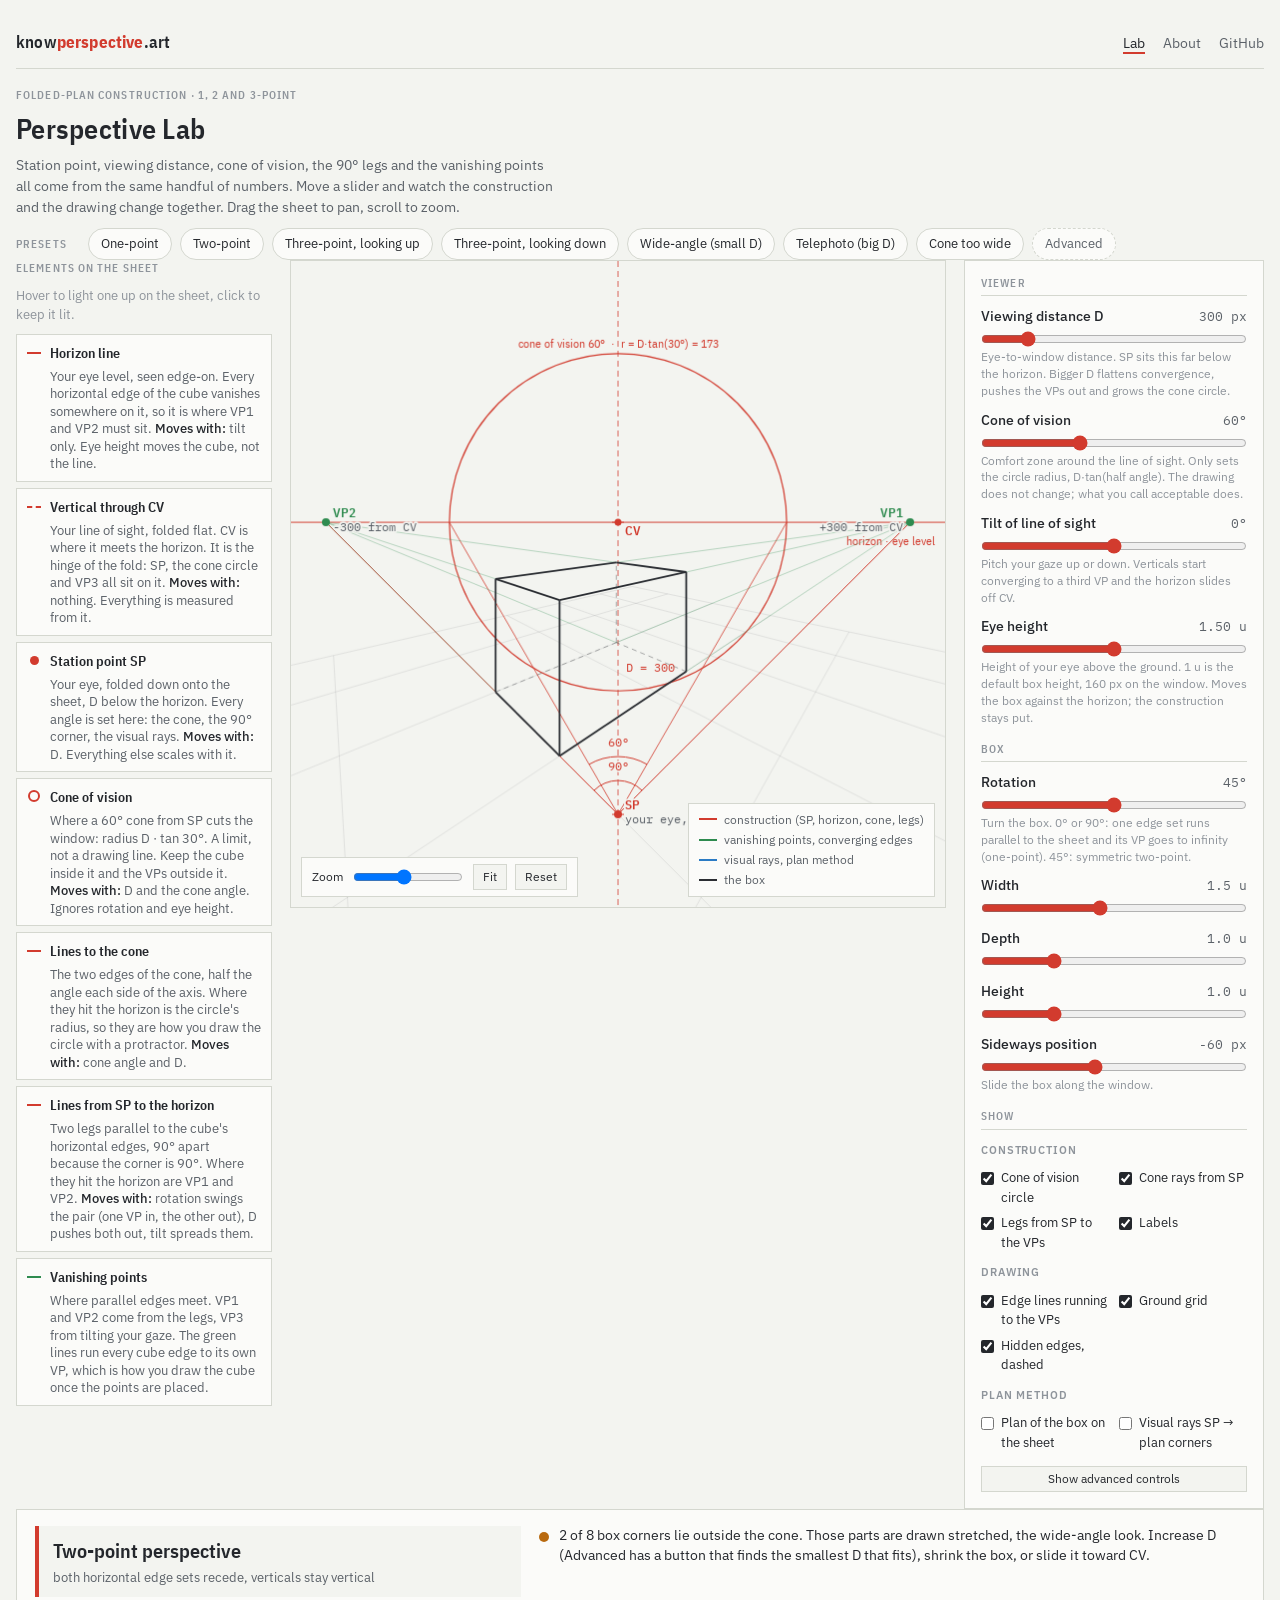
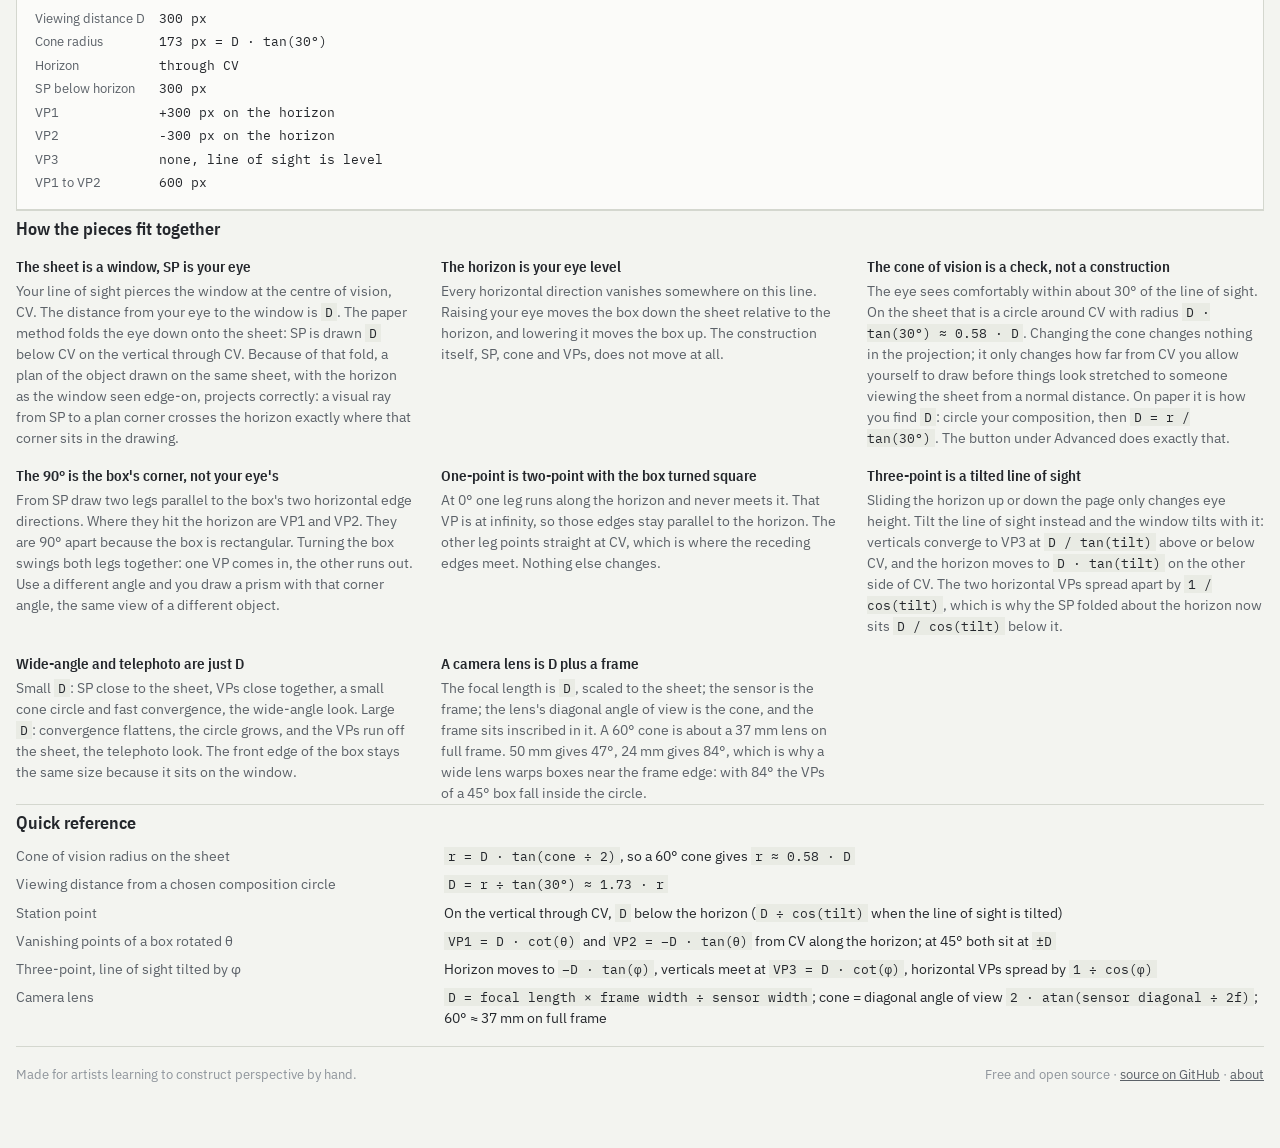
==== index.html @ 5a0c2dce "feat: Perspective Lab site with about page, SEO and agent-facing metadata Interactive 1/2/3-point pe" ====
<!doctype html>
<html lang="en">
<head>
<meta charset="utf-8">
<meta name="viewport" content="width=device-width, initial-scale=1, viewport-fit=cover">
<title>Perspective Lab: interactive 1, 2 and 3-point perspective for artists · knowperspective.art</title>
<meta name="description" content="Interactive 1, 2 and 3-point perspective construction for artists: station point, cone of vision, 90° legs and vanishing points, all moving together.">
<link rel="canonical" href="https://knowperspective.art/">
<meta property="og:title" content="Perspective Lab: interactive 1, 2 and 3-point perspective for artists">
<meta property="og:description" content="Interactive 1, 2 and 3-point perspective construction for artists: station point, cone of vision, 90° legs and vanishing points, all moving together.">
<meta property="og:url" content="https://knowperspective.art/">
<meta property="og:type" content="website">
<meta property="og:site_name" content="knowperspective.art">
<meta name="twitter:card" content="summary_large_image">
<meta property="og:image" content="https://knowperspective.art/assets/og.png">
<meta property="og:image:width" content="1200">
<meta property="og:image:height" content="630">
<meta property="og:image:alt" content="The perspective construction: horizon, station point, cone of vision, legs to the vanishing points and a box drawn from them">
<meta name="author" content="Andre">
<meta name="keywords" content="perspective drawing, one-point perspective, two-point perspective, three-point perspective, station point, cone of vision, vanishing points, perspective construction, interactive, artists">
<meta name="theme-color" content="#F3F4F0" media="(prefers-color-scheme: light)">
<meta name="theme-color" content="#1B1D21" media="(prefers-color-scheme: dark)">
<link rel="icon" href="data:image/svg+xml,%3Csvg xmlns='http://www.w3.org/2000/svg' viewBox='0 0 64 64'%3E%3Ccircle cx='32' cy='26' r='17' fill='none' stroke='%23D23B2E' stroke-width='4'/%3E%3Cpath d='M32 4v56M6 26h52' stroke='%23D23B2E' stroke-width='3'/%3E%3Ccircle cx='32' cy='54' r='5' fill='%23D23B2E'/%3E%3C/svg%3E">
<link rel="preconnect" href="https://fonts.googleapis.com">
<link rel="preconnect" href="https://fonts.gstatic.com" crossorigin>
<link rel="stylesheet" href="https://fonts.googleapis.com/css2?family=IBM+Plex+Mono:wght@400;500&family=IBM+Plex+Sans+Condensed:wght@500;600&family=IBM+Plex+Sans:wght@400;500;600&display=swap">
<link rel="stylesheet" href="/assets/base.css">
<link rel="stylesheet" href="/assets/lab.css">
<script type="application/ld+json">
{
  "@context": "https://schema.org",
  "@graph": [
    {
      "@type": "WebSite",
      "@id": "https://knowperspective.art/#website",
      "url": "https://knowperspective.art/",
      "name": "knowperspective.art",
      "description": "Interactive perspective construction for artists: station point, cone of vision, vanishing points and the box drawn from them, all moving together.",
      "inLanguage": "en",
      "publisher": { "@id": "https://knowperspective.art/#author" }
    },
    {
      "@type": "Person",
      "@id": "https://knowperspective.art/#author",
      "name": "Andre",
      "url": "https://github.com/KatFishSnake",
      "sameAs": ["https://github.com/KatFishSnake"]
    },
    {
      "@type": "WebApplication",
      "@id": "https://knowperspective.art/#app",
      "name": "Perspective Lab",
      "url": "https://knowperspective.art/",
      "applicationCategory": "EducationalApplication",
      "operatingSystem": "Any",
      "browserRequirements": "Requires JavaScript and a modern browser",
      "isAccessibleForFree": true,
      "offers": { "@type": "Offer", "price": "0", "priceCurrency": "USD" },
      "description": "Move the station point, cone of vision, box rotation and tilt and watch the vanishing points and the drawing respond. Explains each element of the one-, two- and three-point perspective construction.",
      "author": { "@id": "https://knowperspective.art/#author" },
      "audience": { "@type": "Audience", "audienceType": "Artists, illustrators, concept artists, architecture sketchers, art students" },
      "learningResourceType": "Interactive simulation",
      "educationalLevel": "Beginner to intermediate",
      "about": ["Linear perspective", "One-point perspective", "Two-point perspective", "Three-point perspective", "Station point", "Cone of vision", "Vanishing points"],
      "datePublished": "2026-10-12",
      "dateModified": "2026-10-12",
      "isPartOf": { "@id": "https://knowperspective.art/#website" }
    },
    {
      "@type": "FAQPage",
      "@id": "https://knowperspective.art/#faq",
      "mainEntity": [
        {
          "@type": "Question",
          "name": "What is the station point in perspective drawing?",
          "acceptedAnswer": { "@type": "Answer", "text": "The station point (SP) is the position of the viewer's eye. In the folded-plan construction it is drawn on the sheet, directly below the centre of vision at the viewing distance D. Every angle in the construction, the cone of vision, the 90° corner of the box and the visual rays, is measured from it." }
        },
        {
          "@type": "Question",
          "name": "What does the cone of vision do, and what happens if I widen it?",
          "acceptedAnswer": { "@type": "Answer", "text": "The cone of vision is a check, not a construction line. It marks the region, about 60° wide around the line of sight, inside which a drawing looks natural to someone viewing it from a normal distance. On the sheet it is a circle around the centre of vision with radius D · tan(30°) ≈ 0.58 · D. Widening the cone changes nothing in the projection; it only changes how far from the centre you allow yourself to draw before things look stretched. At 90° the vanishing points of a 45° box sit exactly on the circle; beyond 90° they fall inside it. On paper the cone is how you find D: circle your composition, then D = r / tan(30°)." }
        },
        {
          "@type": "Question",
          "name": "Why is the angle at the station point 90°?",
          "acceptedAnswer": { "@type": "Answer", "text": "Because the box has right-angled corners. The two legs drawn from the station point are parallel to the box's two horizontal edge directions, and where they meet the horizon are the two vanishing points. Rotating the box swings both legs together, so one vanishing point moves closer while the other moves away. Using an angle other than 90° draws a prism with that corner angle, not a different view." }
        },
        {
          "@type": "Question",
          "name": "What is the difference between one-, two- and three-point perspective?",
          "acceptedAnswer": { "@type": "Answer", "text": "They are one system. One-point is two-point with the box turned square to the viewer: one leg from the station point runs parallel to the horizon, so that vanishing point is at infinity and those edges stay parallel; the other leg points straight at the centre of vision. Three-point appears when the line of sight is tilted up or down: the picture plane tilts with it, verticals converge to a third vanishing point at D / tan(tilt) above or below the centre of vision, and the horizon moves to D · tan(tilt) on the other side." }
        },
        {
          "@type": "Question",
          "name": "How do I find the vanishing points on paper?",
          "acceptedAnswer": { "@type": "Answer", "text": "Draw the horizon line and a vertical through the centre of vision (CV). Place the station point SP on that vertical, D below the horizon. From SP draw two legs, 90° apart, parallel to the box's horizontal edges. Where each leg crosses the horizon is a vanishing point. For a box rotated 45° both vanishing points sit at distance D from CV; for a rotation θ they sit at D · cot(θ) and D · tan(θ) on either side." }
        },
        {
          "@type": "Question",
          "name": "How does a camera lens relate to the perspective construction?",
          "acceptedAnswer": { "@type": "Answer", "text": "The focal length plays the role of D, scaled to the sheet: D = focal length × frame width ÷ sensor width. The sensor is the frame, and the lens's diagonal angle of view is the cone of vision, so the frame sits inscribed in the cone circle. A 60° cone corresponds to roughly a 37 mm lens on full frame; 50 mm gives 47°, 24 mm gives 84°." }
        }
      ]
    }
  ]
}
</script>
</head>
<body>
<div class="app">
<nav class="site-nav" aria-label="Site">
  <a class="wordmark" href="/">know<b>perspective</b>.art</a>
  <ul>
    <li><a href="/" aria-current="page">Lab</a></li>
    <li><a href="/about">About</a></li>
    <li><a href="https://github.com/KatFishSnake/knowperspective.art">GitHub</a></li>
  </ul>
</nav>
<main>
  <header>
    <div class="eyebrow">Folded-plan construction · 1, 2 and 3-point</div>
    <h1>Perspective Lab</h1>
    <p>Station point, viewing distance, cone of vision, the 90° legs and the vanishing points all come from the same handful of numbers. Move a slider and watch the construction and the drawing change together. Drag the sheet to pan, scroll to zoom.</p>
    <div class="presets" id="presets"><span class="eyebrow">Presets</span></div>
    <div class="presets" id="presets-adv" hidden><span class="eyebrow">Advanced</span></div>
  </header>

  <div class="stage">
    <aside class="elements" id="elements">
      <div class="eyebrow">Elements on the sheet</div>
      <p class="lead">Hover to light one up on the sheet, click to keep it lit.</p>
      <button class="el" type="button" data-key="horizon" style="--sw:var(--red)"><i></i><b>Horizon line</b>
        <span>Your eye level, seen edge-on. Every horizontal edge of the cube vanishes somewhere on it, so it is where VP1 and VP2 must sit. <em>Moves with:</em> tilt only. Eye height moves the cube, not the line.</span></button>
      <button class="el" type="button" data-key="axis" style="--sw:var(--red)"><i class="dashed"></i><b>Vertical through CV</b>
        <span>Your line of sight, folded flat. CV is where it meets the horizon. It is the hinge of the fold: SP, the cone circle and VP3 all sit on it. <em>Moves with:</em> nothing. Everything is measured from it.</span></button>
      <button class="el" type="button" data-key="sp" style="--sw:var(--red)"><i class="dot"></i><b>Station point SP</b>
        <span>Your eye, folded down onto the sheet, D below the horizon. Every angle is set here: the cone, the 90° corner, the visual rays. <em>Moves with:</em> D. Everything else scales with it.</span></button>
      <button class="el" type="button" data-key="cone" style="--sw:var(--red)"><i class="ring"></i><b>Cone of vision</b>
        <span>Where a 60° cone from SP cuts the window: radius D · tan 30°. A limit, not a drawing line. Keep the cube inside it and the VPs outside it. <em>Moves with:</em> D and the cone angle. Ignores rotation and eye height.</span></button>
      <button class="el" type="button" data-key="rays" style="--sw:var(--red)"><i></i><b>Lines to the cone</b>
        <span>The two edges of the cone, half the angle each side of the axis. Where they hit the horizon is the circle's radius, so they are how you draw the circle with a protractor. <em>Moves with:</em> cone angle and D.</span></button>
      <button class="el" type="button" data-key="legs" style="--sw:var(--red)"><i></i><b>Lines from SP to the horizon</b>
        <span>Two legs parallel to the cube's horizontal edges, 90° apart because the corner is 90°. Where they hit the horizon are VP1 and VP2. <em>Moves with:</em> rotation swings the pair (one VP in, the other out), D pushes both out, tilt spreads them.</span></button>
      <button class="el" type="button" data-key="vps" style="--sw:var(--green)"><i></i><b>Vanishing points</b>
        <span>Where parallel edges meet. VP1 and VP2 come from the legs, VP3 from tilting your gaze. The green lines run every cube edge to its own VP, which is how you draw the cube once the points are placed.</span></button>
    </aside>
    <div class="canvas-wrap">
      <canvas id="sheet" aria-label="Perspective construction and drawing"></canvas>
      <div class="viewbar">
        <label for="zoom">Zoom</label>
        <input id="zoom" type="range" min="0.12" max="2" step="0.01" value="1">
        <button id="fit" type="button" class="btn">Fit</button>
        <button id="reset" type="button" class="btn">Reset</button>
      </div>
      <div class="legend">
        <span style="color:var(--red)"><i></i><span style="color:var(--ink-2)">construction (SP, horizon, cone, legs)</span></span>
        <span style="color:var(--green)"><i></i><span style="color:var(--ink-2)">vanishing points, converging edges</span></span>
        <span style="color:var(--blue)"><i></i><span style="color:var(--ink-2)">visual rays, plan method</span></span>
        <span style="color:var(--graphite)"><i></i><span style="color:var(--ink-2)">the box</span></span>
      </div>
    </div>
    <aside class="controls" id="controls"></aside>
  </div>

  <section class="reading">
    <div class="mode">
      <div class="badge"><b id="mode-name">Two-point perspective</b><span id="mode-sub"></span></div>
      <dl class="stats" id="stats"></dl>
    </div>
    <ul class="notes" id="notes"></ul>
  </section>

  <section class="concepts">
    <h2>How the pieces fit together</h2>
    <div class="concept"><h3>The sheet is a window, SP is your eye</h3>
      <p>Your line of sight pierces the window at the centre of vision, CV. The distance from your eye to the window is <code>D</code>. The paper method folds the eye down onto the sheet: SP is drawn <code>D</code> below CV on the vertical through CV. Because of that fold, a plan of the object drawn on the same sheet, with the horizon as the window seen edge-on, projects correctly: a visual ray from SP to a plan corner crosses the horizon exactly where that corner sits in the drawing.</p></div>
    <div class="concept"><h3>The horizon is your eye level</h3>
      <p>Every horizontal direction vanishes somewhere on this line. Raising your eye moves the box down the sheet relative to the horizon, and lowering it moves the box up. The construction itself, SP, cone and VPs, does not move at all.</p></div>
    <div class="concept"><h3>The cone of vision is a check, not a construction</h3>
      <p>The eye sees comfortably within about 30° of the line of sight. On the sheet that is a circle around CV with radius <code>D · tan(30°) ≈ 0.58 · D</code>. Changing the cone changes nothing in the projection; it only changes how far from CV you allow yourself to draw before things look stretched to someone viewing the sheet from a normal distance. On paper it is how you find <code>D</code>: circle your composition, then <code>D = r / tan(30°)</code>. The button under Advanced does exactly that.</p></div>
    <div class="concept"><h3>The 90° is the box's corner, not your eye's</h3>
      <p>From SP draw two legs parallel to the box's two horizontal edge directions. Where they hit the horizon are VP1 and VP2. They are 90° apart because the box is rectangular. Turning the box swings both legs together: one VP comes in, the other runs out. Use a different angle and you draw a prism with that corner angle, the same view of a different object.</p></div>
    <div class="concept"><h3>One-point is two-point with the box turned square</h3>
      <p>At 0° one leg runs along the horizon and never meets it. That VP is at infinity, so those edges stay parallel to the horizon. The other leg points straight at CV, which is where the receding edges meet. Nothing else changes.</p></div>
    <div class="concept"><h3>Three-point is a tilted line of sight</h3>
      <p>Sliding the horizon up or down the page only changes eye height. Tilt the line of sight instead and the window tilts with it: verticals converge to VP3 at <code>D / tan(tilt)</code> above or below CV, and the horizon moves to <code>D · tan(tilt)</code> on the other side of CV. The two horizontal VPs spread apart by <code>1 / cos(tilt)</code>, which is why the SP folded about the horizon now sits <code>D / cos(tilt)</code> below it.</p></div>
    <div class="concept"><h3>Wide-angle and telephoto are just D</h3>
      <p>Small <code>D</code>: SP close to the sheet, VPs close together, a small cone circle and fast convergence, the wide-angle look. Large <code>D</code>: convergence flattens, the circle grows, and the VPs run off the sheet, the telephoto look. The front edge of the box stays the same size because it sits on the window.</p></div>
    <div class="concept"><h3>A camera lens is D plus a frame</h3>
      <p>The focal length is <code>D</code>, scaled to the sheet; the sensor is the frame; the lens's diagonal angle of view is the cone, and the frame sits inscribed in it. A 60° cone is about a 37 mm lens on full frame. 50 mm gives 47°, 24 mm gives 84°, which is why a wide lens warps boxes near the frame edge: with 84° the VPs of a 45° box fall inside the circle.</p></div>
  </section>

  <section class="formulas" aria-labelledby="formulas-h">
    <h2 id="formulas-h">Quick reference</h2>
    <dl class="formula-list">
      <dt>Cone of vision radius on the sheet</dt><dd><code>r = D · tan(cone ÷ 2)</code>, so a 60° cone gives <code>r ≈ 0.58 · D</code></dd>
      <dt>Viewing distance from a chosen composition circle</dt><dd><code>D = r ÷ tan(30°) ≈ 1.73 · r</code></dd>
      <dt>Station point</dt><dd>On the vertical through CV, <code>D</code> below the horizon (<code>D ÷ cos(tilt)</code> when the line of sight is tilted)</dd>
      <dt>Vanishing points of a box rotated θ</dt><dd><code>VP1 = D · cot(θ)</code> and <code>VP2 = −D · tan(θ)</code> from CV along the horizon; at 45° both sit at <code>±D</code></dd>
      <dt>Three-point, line of sight tilted by φ</dt><dd>Horizon moves to <code>−D · tan(φ)</code>, verticals meet at <code>VP3 = D · cot(φ)</code>, horizontal VPs spread by <code>1 ÷ cos(φ)</code></dd>
      <dt>Camera lens</dt><dd><code>D = focal length × frame width ÷ sensor width</code>; cone = diagonal angle of view <code>2 · atan(sensor diagonal ÷ 2f)</code>; 60° ≈ 37 mm on full frame</dd>
    </dl>
  </section>
</main>
<footer class="site-footer">
  <span>Made for artists learning to construct perspective by hand.</span>
  <span>Free and open source · <a href="https://github.com/KatFishSnake/knowperspective.art">source on GitHub</a> · <a href="/about">about</a></span>
</footer>
</div>
<script src="/assets/lab.js"></script>
</body>
</html>
---- assets/base.css ----
:root{
  --paper:#F3F4F0; --paper-2:#E9EBE4; --panel:#FBFBF9;
  --ink:#24272C; --ink-2:#5B6168; --ink-3:#8E949B; --line:#D4D7CF;
  --red:#D23B2E; --red-soft:rgba(210,59,46,.16);
  --green:#2E8B4F; --green-soft:rgba(46,139,79,.30);
  --blue:#2B7BC4; --blue-soft:rgba(43,123,196,.34);
  --amber:#B8690F; --amber-soft:rgba(184,105,15,.14);
  --graphite:#2B2E33; --graphite-soft:rgba(43,46,51,.38);
  --grid:rgba(36,39,44,.09);
  --focus:#2B7BC4;
}
@media (prefers-color-scheme: dark){
  :root:not([data-theme="light"]){
    color-scheme:dark;
    --paper:#1B1D21; --paper-2:#23262B; --panel:#202328;
    --ink:#E6E7E3; --ink-2:#AAB0B6; --ink-3:#6F757C; --line:#343840;
    --red:#F26C5E; --red-soft:rgba(242,108,94,.20);
    --green:#62C784; --green-soft:rgba(98,199,132,.34);
    --blue:#69ADEC; --blue-soft:rgba(105,173,236,.36);
    --amber:#E5A24B; --amber-soft:rgba(229,162,75,.16);
    --graphite:#E2E4DF; --graphite-soft:rgba(226,228,223,.42);
    --grid:rgba(230,231,227,.10);
    --focus:#69ADEC;
  }
}
:root[data-theme="dark"]{
  color-scheme:dark;
  --paper:#1B1D21; --paper-2:#23262B; --panel:#202328;
  --ink:#E6E7E3; --ink-2:#AAB0B6; --ink-3:#6F757C; --line:#343840;
  --red:#F26C5E; --red-soft:rgba(242,108,94,.20);
  --green:#62C784; --green-soft:rgba(98,199,132,.34);
  --blue:#69ADEC; --blue-soft:rgba(105,173,236,.36);
  --amber:#E5A24B; --amber-soft:rgba(229,162,75,.16);
  --graphite:#E2E4DF; --graphite-soft:rgba(226,228,223,.42);
  --grid:rgba(230,231,227,.10);
  --focus:#69ADEC;
}
*{box-sizing:border-box}
[hidden]{display:none!important}
img,canvas,svg{max-width:100%}
body{margin:0;background:var(--paper);color:var(--ink);font-family:"IBM Plex Sans",system-ui,-apple-system,"Segoe UI",sans-serif;font-size:14px;line-height:1.5;padding-inline:16px}
.app{max-width:1320px;margin:0 auto;padding-block:18px 56px;display:flex;flex-direction:column;gap:18px}
h1,h2,h3{margin:0;font-family:"IBM Plex Sans Condensed","Arial Narrow",system-ui,sans-serif;font-weight:600;text-wrap:balance;line-height:1.15}
h1{font-size:28px;letter-spacing:.01em}
h2{font-size:18px}
h3{font-size:15px}
header{display:flex;flex-direction:column;gap:10px}
header p{margin:0;color:var(--ink-2);max-width:68ch}
.eyebrow{font-family:"IBM Plex Sans Condensed",system-ui,sans-serif;font-size:11px;font-weight:600;text-transform:uppercase;letter-spacing:.1em;color:var(--ink-3)}
.presets{display:flex;flex-wrap:wrap;gap:8px;align-items:center}
.presets .eyebrow{min-width:64px}
.chip{appearance:none;border:1px solid var(--line);background:var(--panel);color:var(--ink);border-radius:999px;padding:5px 12px;font:inherit;font-size:13px;cursor:pointer}
.chip:hover{border-color:var(--ink-3)}
.chip.active{background:var(--ink);color:var(--paper);border-color:var(--ink)}
.chip.adv-btn{border-style:dashed;color:var(--ink-2)}
.chip.adv-btn.on{border-style:solid;color:var(--ink)}
.chip:focus-visible,input:focus-visible,button:focus-visible,select:focus-visible{outline:2px solid var(--focus);outline-offset:2px}
.btn{appearance:none;border:1px solid var(--line);background:var(--paper);color:var(--ink);font:inherit;font-size:12px;padding:3px 9px;cursor:pointer}
.btn:hover{border-color:var(--ink-3)}
.btn[disabled]{opacity:.5;cursor:default}
.site-nav{display:flex;align-items:center;justify-content:space-between;gap:16px;padding-block:12px;border-bottom:1px solid var(--line)}
.site-nav .wordmark{font-family:"IBM Plex Sans Condensed","Arial Narrow",system-ui,sans-serif;font-weight:600;font-size:17px;letter-spacing:.01em;color:var(--ink);text-decoration:none}
.site-nav .wordmark b{color:var(--red)}
.site-nav ul{list-style:none;margin:0;padding:0;display:flex;gap:18px;font-size:13.5px}
.site-nav a{color:var(--ink-2);text-decoration:none}
.site-nav a:hover,.site-nav a[aria-current]{color:var(--ink)}
.site-nav a[aria-current]{border-bottom:2px solid var(--red)}
.site-footer{display:flex;flex-wrap:wrap;justify-content:space-between;gap:10px 18px;padding-block:18px 8px;border-top:1px solid var(--line);font-size:12.5px;color:var(--ink-3)}
.site-footer a{color:var(--ink-2)}
a{color:var(--red)}
.prose{max-width:68ch;display:flex;flex-direction:column;gap:14px;padding-block:8px 24px}
.prose h1{font-size:30px;margin-bottom:4px}
.prose h2{font-size:19px;margin-top:18px}
.prose p,.prose li{color:var(--ink-2);font-size:15px;line-height:1.6}
.prose p strong,.prose li strong{color:var(--ink);font-weight:500}
.prose ul,.prose ol{margin:0;padding-left:22px;display:flex;flex-direction:column;gap:6px}
.prose .lede{font-size:17px;color:var(--ink)}
.prose code{font-family:"IBM Plex Mono",ui-monospace,monospace;font-size:13px;color:var(--ink);background:var(--paper-2);padding:1px 4px}
.prose .cta{display:inline-flex;align-self:flex-start;margin-top:6px;padding:9px 16px;background:var(--ink);color:var(--paper);text-decoration:none;font-weight:500;font-family:"IBM Plex Sans Condensed",system-ui,sans-serif;font-size:15px}
.prose .cta:hover{background:var(--red)}
.prose .roadmap li{color:var(--ink-2)}
.prose .roadmap li b{color:var(--ink);font-weight:500}
---- assets/lab.css ----
.stage{display:grid;grid-template-columns:256px minmax(0,1fr) 300px;gap:18px;align-items:start}
.stage > *{min-width:0}
.elements{display:flex;flex-direction:column;gap:6px}
.elements .eyebrow{padding-bottom:4px}
.elements p.lead{margin:0 0 4px;font-size:12.5px;color:var(--ink-3)}
.el{appearance:none;font:inherit;text-align:left;display:grid;grid-template-columns:14px 1fr;gap:4px 9px;align-items:start;padding:8px 10px;border:1px solid var(--line);background:var(--panel);color:var(--ink);cursor:pointer}
.el:hover,.el.pinned{border-color:var(--sw);background:var(--paper-2)}
.el.pinned{box-shadow:inset 3px 0 0 var(--sw)}
.el i{display:block;height:0;border-top:2.5px solid var(--sw);margin-top:9px}
.el i.dashed{border-top-style:dashed}
.el i.dot{width:9px;height:9px;border:0;border-radius:50%;background:var(--sw);margin:5px auto 0}
.el i.ring{width:12px;height:12px;border:2px solid var(--sw);border-radius:50%;margin:3px auto 0}
.el b{font-family:"IBM Plex Sans Condensed",system-ui,sans-serif;font-weight:600;font-size:14px}
.el span{grid-column:2;font-size:12.5px;line-height:1.4;color:var(--ink-2)}
.el span em{font-style:normal;color:var(--ink);font-weight:500}
.canvas-wrap{position:relative;height:clamp(400px,72vh,760px);border:1px solid var(--line);background:var(--paper);overflow:hidden}
canvas{display:block;width:100%;height:100%;touch-action:none;cursor:grab}
canvas.dragging{cursor:grabbing}
.viewbar{position:absolute;left:10px;bottom:10px;display:flex;gap:8px;align-items:center;background:var(--panel);border:1px solid var(--line);padding:6px 10px;font-size:12px}
.viewbar input[type=range]{width:110px}
.legend{position:absolute;right:10px;bottom:10px;display:flex;flex-direction:column;gap:3px;background:var(--panel);border:1px solid var(--line);padding:7px 10px;font-size:11.5px;color:var(--ink-2)}
.legend span{display:flex;align-items:center;gap:7px}
.legend i{display:inline-block;width:18px;height:0;border-top:2px solid currentColor}
.controls{display:flex;flex-direction:column;gap:14px;background:var(--panel);border:1px solid var(--line);padding:14px 16px 16px}
.group{display:flex;flex-direction:column;gap:10px}
.group > .eyebrow{padding-bottom:4px;border-bottom:1px solid var(--line)}
.group.adv > .eyebrow{color:var(--amber);border-bottom-style:dashed}
.ctl{display:grid;grid-template-columns:1fr auto;gap:0 10px;align-items:baseline}
.ctl label{font-weight:500}
.ctl .val{font-family:"IBM Plex Mono",ui-monospace,monospace;font-size:12.5px;color:var(--ink-2);font-variant-numeric:tabular-nums;text-align:right}
.ctl input[type=range]{grid-column:1 / -1;width:100%;margin:4px 0 2px;accent-color:var(--red)}
.ctl input[type=range]:disabled{accent-color:var(--ink-3);opacity:.55}
.ctl select{grid-column:1 / -1;font:inherit;font-size:13px;margin:4px 0 2px;padding:4px 6px;background:var(--paper);color:var(--ink);border:1px solid var(--line)}
.ctl .hint{grid-column:1 / -1;font-size:12px;color:var(--ink-3);line-height:1.4}
.ctl.locked label{color:var(--ink-3)}
.subcat{font-size:11px;font-weight:600;letter-spacing:.08em;text-transform:uppercase;color:var(--ink-3);margin-top:2px}
.toggles{display:grid;grid-template-columns:1fr 1fr;gap:6px 10px;font-size:13px}
.toggles label,.check{display:flex;gap:7px;align-items:flex-start;cursor:pointer}
.toggles input,.check input{margin:4px 0 0;accent-color:var(--ink)}
.lens-out{font-family:"IBM Plex Mono",ui-monospace,monospace;font-size:12px;color:var(--ink-2);line-height:1.5;padding:8px 10px;background:var(--paper);border-left:3px solid var(--amber)}
.reading{display:grid;grid-template-columns:minmax(0,1.1fr) minmax(0,1.6fr);gap:18px;border:1px solid var(--line);background:var(--panel);padding:16px 18px}
.mode{display:flex;flex-direction:column;gap:12px}
.badge{display:inline-flex;flex-direction:column;gap:2px;padding:10px 14px;border-left:4px solid var(--red);background:var(--paper)}
.badge b{font-family:"IBM Plex Sans Condensed",system-ui,sans-serif;font-size:20px;font-weight:600}
.badge span{font-size:12.5px;color:var(--ink-2)}
.stats{margin:0;display:grid;grid-template-columns:auto 1fr;gap:4px 14px;font-size:13px}
.stats dt{color:var(--ink-2)}
.stats dd{margin:0;font-family:"IBM Plex Mono",ui-monospace,monospace;font-size:12.5px;font-variant-numeric:tabular-nums}
.notes{list-style:none;margin:0;padding:0;display:flex;flex-direction:column;gap:9px}
.notes li{display:grid;grid-template-columns:10px 1fr;gap:10px;align-items:start;font-size:13.5px;line-height:1.45}
.notes li::before{content:"";width:10px;height:10px;border-radius:50%;margin-top:6px;background:var(--ink-3)}
.notes li.bad::before{background:var(--red)}
.notes li.warn::before{background:var(--amber)}
.notes li.good::before{background:var(--green)}
.concepts{display:grid;grid-template-columns:repeat(auto-fit,minmax(300px,1fr));gap:18px 28px}
.concepts h2{grid-column:1 / -1;padding-top:8px;border-top:1px solid var(--line)}
.concept{display:flex;flex-direction:column;gap:6px;max-width:62ch}
.concept p{margin:0;color:var(--ink-2)}
.concept code{font-family:"IBM Plex Mono",ui-monospace,monospace;font-size:12.5px;color:var(--ink);background:var(--paper-2);padding:1px 4px}
@media (max-width:1180px){
  .stage{grid-template-columns:minmax(0,1fr) minmax(0,1fr)}
  .canvas-wrap{grid-column:1 / -1;order:-1}
}
@media (max-width:760px){
  .stage{grid-template-columns:1fr}
  .reading{grid-template-columns:1fr}
  .canvas-wrap{height:clamp(360px,62vh,600px)}
}
@media (max-width:480px){
  .toggles{grid-template-columns:1fr}
  .legend{display:none}
  h1{font-size:24px}
}
@media (prefers-reduced-motion: no-preference){ .chip{transition:background .12s,border-color .12s} }.formulas{display:flex;flex-direction:column;gap:12px}
.formulas h2{padding-top:8px;border-top:1px solid var(--line)}
.formula-list{margin:0;display:grid;grid-template-columns:minmax(220px,0.8fr) minmax(0,1.6fr);gap:8px 18px;font-size:13.5px}
.formula-list dt{color:var(--ink-2)}
.formula-list dd{margin:0;color:var(--ink)}
.formula-list code{font-family:"IBM Plex Mono",ui-monospace,monospace;font-size:12.5px;background:var(--paper-2);padding:1px 4px;white-space:nowrap}
@media (max-width:640px){ .formula-list{grid-template-columns:1fr} .formula-list dd{margin-bottom:6px} .formula-list code{white-space:normal} }
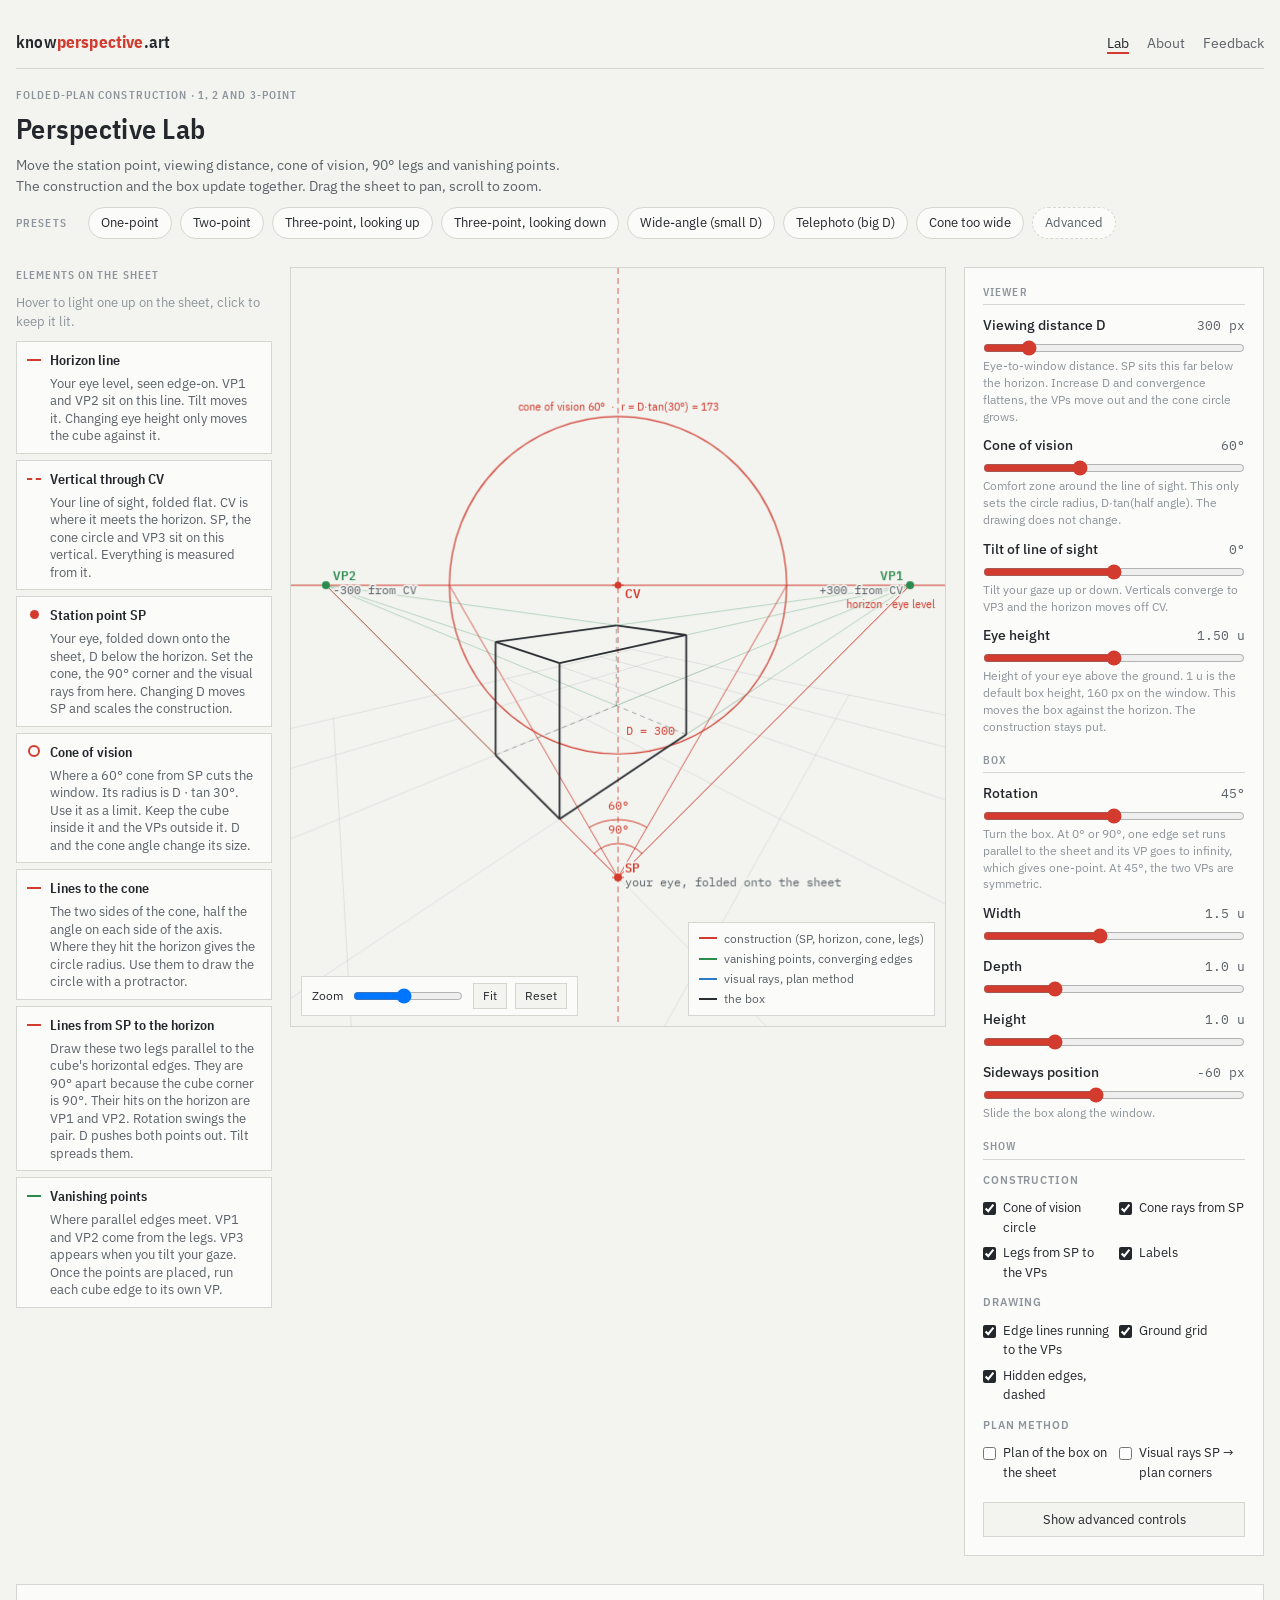
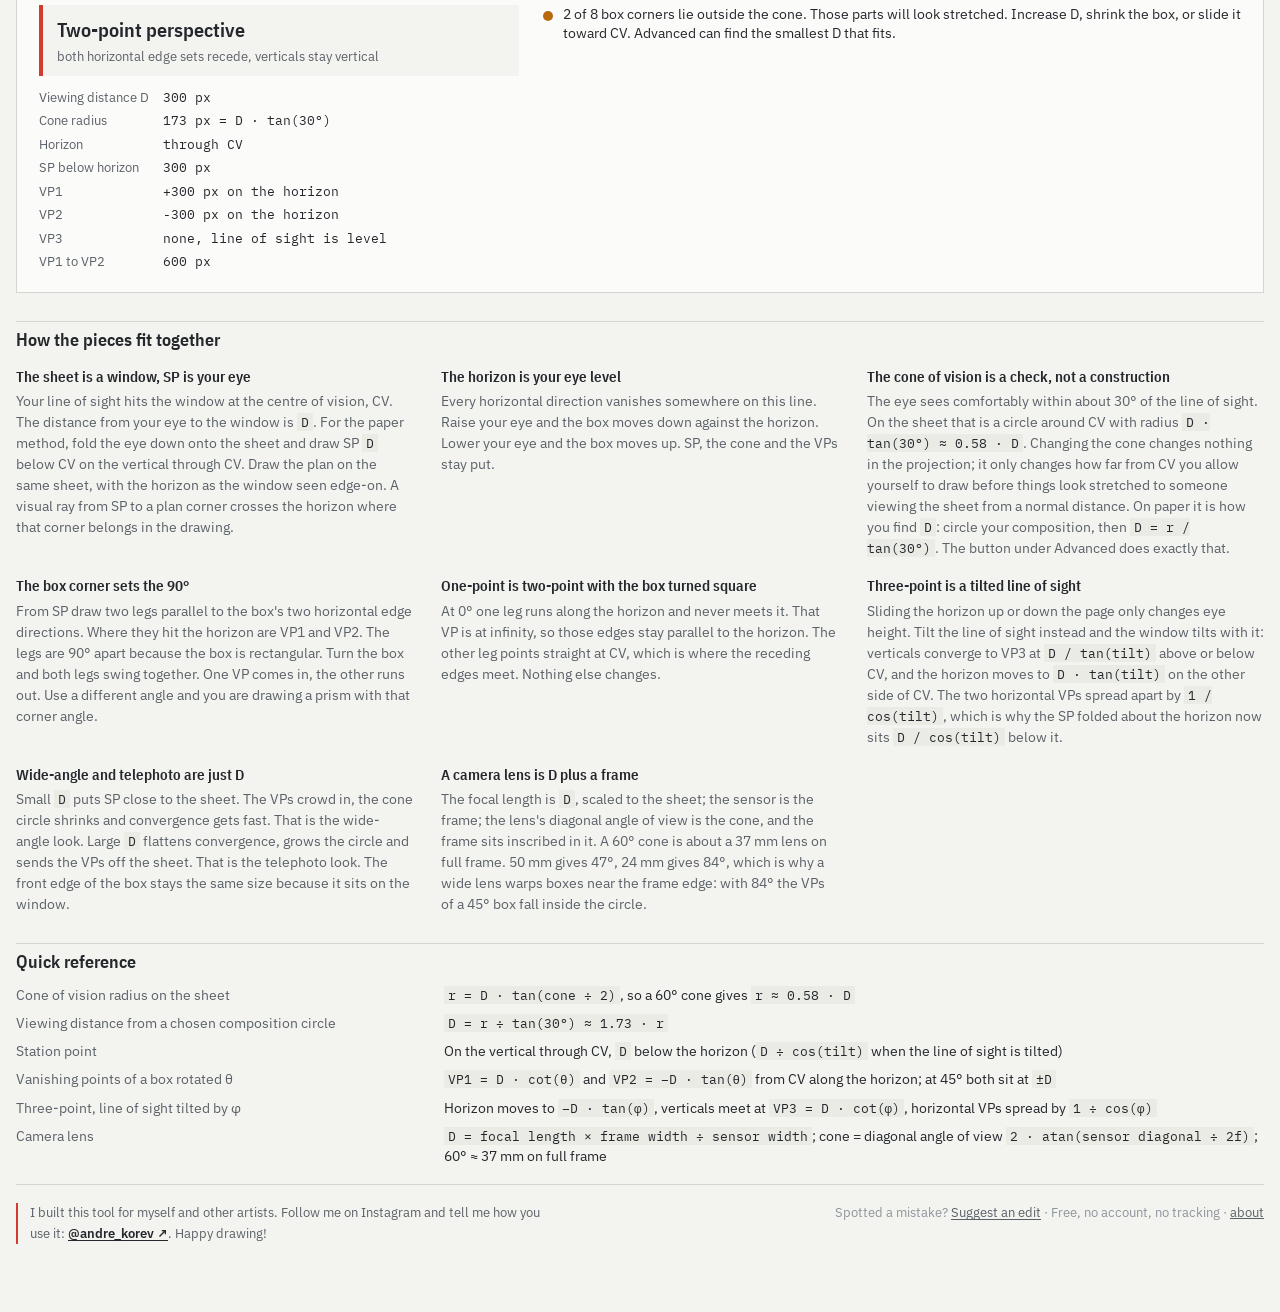
==== commit a1143da9: "feat: sticky sheet, spacing, copy pass, maker credit and feedback form - Pin the drawing sheet while" ====
--- a/index.html
+++ b/index.html
@@ -16,7 +16,7 @@
 <meta property="og:image:width" content="1200">
 <meta property="og:image:height" content="630">
 <meta property="og:image:alt" content="The perspective construction: horizon, station point, cone of vision, legs to the vanishing points and a box drawn from them">
-<meta name="author" content="Andre">
+<meta name="author" content="André">
 <meta name="keywords" content="perspective drawing, one-point perspective, two-point perspective, three-point perspective, station point, cone of vision, vanishing points, perspective construction, interactive, artists">
 <meta name="theme-color" content="#F3F4F0" media="(prefers-color-scheme: light)">
 <meta name="theme-color" content="#1B1D21" media="(prefers-color-scheme: dark)">
@@ -42,9 +42,9 @@
     {
       "@type": "Person",
       "@id": "https://knowperspective.art/#author",
-      "name": "Andre",
-      "url": "https://github.com/KatFishSnake",
-      "sameAs": ["https://github.com/KatFishSnake"]
+      "name": "André",
+      "url": "https://www.instagram.com/andre_korev/",
+      "sameAs": ["https://www.instagram.com/andre_korev/"]
     },
     {
       "@type": "WebApplication",
@@ -113,14 +113,14 @@
   <ul>
     <li><a href="/" aria-current="page">Lab</a></li>
     <li><a href="/about">About</a></li>
-    <li><a href="https://github.com/KatFishSnake/knowperspective.art">GitHub</a></li>
+    <li><button type="button" class="linkish" data-feedback>Feedback</button></li>
   </ul>
 </nav>
 <main>
   <header>
     <div class="eyebrow">Folded-plan construction · 1, 2 and 3-point</div>
     <h1>Perspective Lab</h1>
-    <p>Station point, viewing distance, cone of vision, the 90° legs and the vanishing points all come from the same handful of numbers. Move a slider and watch the construction and the drawing change together. Drag the sheet to pan, scroll to zoom.</p>
+    <p>Move the station point, viewing distance, cone of vision, 90° legs and vanishing points. The construction and the box update together. Drag the sheet to pan, scroll to zoom.</p>
     <div class="presets" id="presets"><span class="eyebrow">Presets</span></div>
     <div class="presets" id="presets-adv" hidden><span class="eyebrow">Advanced</span></div>
   </header>
@@ -130,19 +130,19 @@
       <div class="eyebrow">Elements on the sheet</div>
       <p class="lead">Hover to light one up on the sheet, click to keep it lit.</p>
       <button class="el" type="button" data-key="horizon" style="--sw:var(--red)"><i></i><b>Horizon line</b>
-        <span>Your eye level, seen edge-on. Every horizontal edge of the cube vanishes somewhere on it, so it is where VP1 and VP2 must sit. <em>Moves with:</em> tilt only. Eye height moves the cube, not the line.</span></button>
+        <span>Your eye level, seen edge-on. VP1 and VP2 sit on this line. Tilt moves it. Changing eye height only moves the cube against it.</span></button>
       <button class="el" type="button" data-key="axis" style="--sw:var(--red)"><i class="dashed"></i><b>Vertical through CV</b>
-        <span>Your line of sight, folded flat. CV is where it meets the horizon. It is the hinge of the fold: SP, the cone circle and VP3 all sit on it. <em>Moves with:</em> nothing. Everything is measured from it.</span></button>
+        <span>Your line of sight, folded flat. CV is where it meets the horizon. SP, the cone circle and VP3 sit on this vertical. Everything is measured from it.</span></button>
       <button class="el" type="button" data-key="sp" style="--sw:var(--red)"><i class="dot"></i><b>Station point SP</b>
-        <span>Your eye, folded down onto the sheet, D below the horizon. Every angle is set here: the cone, the 90° corner, the visual rays. <em>Moves with:</em> D. Everything else scales with it.</span></button>
+        <span>Your eye, folded down onto the sheet, D below the horizon. Set the cone, the 90° corner and the visual rays from here. Changing D moves SP and scales the construction.</span></button>
       <button class="el" type="button" data-key="cone" style="--sw:var(--red)"><i class="ring"></i><b>Cone of vision</b>
-        <span>Where a 60° cone from SP cuts the window: radius D · tan 30°. A limit, not a drawing line. Keep the cube inside it and the VPs outside it. <em>Moves with:</em> D and the cone angle. Ignores rotation and eye height.</span></button>
+        <span>Where a 60° cone from SP cuts the window. Its radius is D · tan 30°. Use it as a limit. Keep the cube inside it and the VPs outside it. D and the cone angle change its size.</span></button>
       <button class="el" type="button" data-key="rays" style="--sw:var(--red)"><i></i><b>Lines to the cone</b>
-        <span>The two edges of the cone, half the angle each side of the axis. Where they hit the horizon is the circle's radius, so they are how you draw the circle with a protractor. <em>Moves with:</em> cone angle and D.</span></button>
+        <span>The two sides of the cone, half the angle on each side of the axis. Where they hit the horizon gives the circle radius. Use them to draw the circle with a protractor.</span></button>
       <button class="el" type="button" data-key="legs" style="--sw:var(--red)"><i></i><b>Lines from SP to the horizon</b>
-        <span>Two legs parallel to the cube's horizontal edges, 90° apart because the corner is 90°. Where they hit the horizon are VP1 and VP2. <em>Moves with:</em> rotation swings the pair (one VP in, the other out), D pushes both out, tilt spreads them.</span></button>
+        <span>Draw these two legs parallel to the cube's horizontal edges. They are 90° apart because the cube corner is 90°. Their hits on the horizon are VP1 and VP2. Rotation swings the pair. D pushes both points out. Tilt spreads them.</span></button>
       <button class="el" type="button" data-key="vps" style="--sw:var(--green)"><i></i><b>Vanishing points</b>
-        <span>Where parallel edges meet. VP1 and VP2 come from the legs, VP3 from tilting your gaze. The green lines run every cube edge to its own VP, which is how you draw the cube once the points are placed.</span></button>
+        <span>Where parallel edges meet. VP1 and VP2 come from the legs. VP3 appears when you tilt your gaze. Once the points are placed, run each cube edge to its own VP.</span></button>
     </aside>
     <div class="canvas-wrap">
       <canvas id="sheet" aria-label="Perspective construction and drawing"></canvas>
@@ -173,19 +173,19 @@
   <section class="concepts">
     <h2>How the pieces fit together</h2>
     <div class="concept"><h3>The sheet is a window, SP is your eye</h3>
-      <p>Your line of sight pierces the window at the centre of vision, CV. The distance from your eye to the window is <code>D</code>. The paper method folds the eye down onto the sheet: SP is drawn <code>D</code> below CV on the vertical through CV. Because of that fold, a plan of the object drawn on the same sheet, with the horizon as the window seen edge-on, projects correctly: a visual ray from SP to a plan corner crosses the horizon exactly where that corner sits in the drawing.</p></div>
+      <p>Your line of sight hits the window at the centre of vision, CV. The distance from your eye to the window is <code>D</code>. For the paper method, fold the eye down onto the sheet and draw SP <code>D</code> below CV on the vertical through CV. Draw the plan on the same sheet, with the horizon as the window seen edge-on. A visual ray from SP to a plan corner crosses the horizon where that corner belongs in the drawing.</p></div>
     <div class="concept"><h3>The horizon is your eye level</h3>
-      <p>Every horizontal direction vanishes somewhere on this line. Raising your eye moves the box down the sheet relative to the horizon, and lowering it moves the box up. The construction itself, SP, cone and VPs, does not move at all.</p></div>
+      <p>Every horizontal direction vanishes somewhere on this line. Raise your eye and the box moves down against the horizon. Lower your eye and the box moves up. SP, the cone and the VPs stay put.</p></div>
     <div class="concept"><h3>The cone of vision is a check, not a construction</h3>
       <p>The eye sees comfortably within about 30° of the line of sight. On the sheet that is a circle around CV with radius <code>D · tan(30°) ≈ 0.58 · D</code>. Changing the cone changes nothing in the projection; it only changes how far from CV you allow yourself to draw before things look stretched to someone viewing the sheet from a normal distance. On paper it is how you find <code>D</code>: circle your composition, then <code>D = r / tan(30°)</code>. The button under Advanced does exactly that.</p></div>
-    <div class="concept"><h3>The 90° is the box's corner, not your eye's</h3>
-      <p>From SP draw two legs parallel to the box's two horizontal edge directions. Where they hit the horizon are VP1 and VP2. They are 90° apart because the box is rectangular. Turning the box swings both legs together: one VP comes in, the other runs out. Use a different angle and you draw a prism with that corner angle, the same view of a different object.</p></div>
+    <div class="concept"><h3>The box corner sets the 90°</h3>
+      <p>From SP draw two legs parallel to the box's two horizontal edge directions. Where they hit the horizon are VP1 and VP2. The legs are 90° apart because the box is rectangular. Turn the box and both legs swing together. One VP comes in, the other runs out. Use a different angle and you are drawing a prism with that corner angle.</p></div>
     <div class="concept"><h3>One-point is two-point with the box turned square</h3>
       <p>At 0° one leg runs along the horizon and never meets it. That VP is at infinity, so those edges stay parallel to the horizon. The other leg points straight at CV, which is where the receding edges meet. Nothing else changes.</p></div>
     <div class="concept"><h3>Three-point is a tilted line of sight</h3>
       <p>Sliding the horizon up or down the page only changes eye height. Tilt the line of sight instead and the window tilts with it: verticals converge to VP3 at <code>D / tan(tilt)</code> above or below CV, and the horizon moves to <code>D · tan(tilt)</code> on the other side of CV. The two horizontal VPs spread apart by <code>1 / cos(tilt)</code>, which is why the SP folded about the horizon now sits <code>D / cos(tilt)</code> below it.</p></div>
     <div class="concept"><h3>Wide-angle and telephoto are just D</h3>
-      <p>Small <code>D</code>: SP close to the sheet, VPs close together, a small cone circle and fast convergence, the wide-angle look. Large <code>D</code>: convergence flattens, the circle grows, and the VPs run off the sheet, the telephoto look. The front edge of the box stays the same size because it sits on the window.</p></div>
+      <p>Small <code>D</code> puts SP close to the sheet. The VPs crowd in, the cone circle shrinks and convergence gets fast. That is the wide-angle look. Large <code>D</code> flattens convergence, grows the circle and sends the VPs off the sheet. That is the telephoto look. The front edge of the box stays the same size because it sits on the window.</p></div>
     <div class="concept"><h3>A camera lens is D plus a frame</h3>
       <p>The focal length is <code>D</code>, scaled to the sheet; the sensor is the frame; the lens's diagonal angle of view is the cone, and the frame sits inscribed in it. A 60° cone is about a 37 mm lens on full frame. 50 mm gives 47°, 24 mm gives 84°, which is why a wide lens warps boxes near the frame edge: with 84° the VPs of a 45° box fall inside the circle.</p></div>
   </section>
@@ -203,10 +203,11 @@
   </section>
 </main>
 <footer class="site-footer">
-  <span>Made for artists learning to construct perspective by hand.</span>
-  <span>Free and open source · <a href="https://github.com/KatFishSnake/knowperspective.art">source on GitHub</a> · <a href="/about">about</a></span>
+  <p class="maker">I built this tool for myself and other artists. Follow me on Instagram and tell me how you use it: <a href="https://www.instagram.com/andre_korev/" rel="me noreferrer" target="_blank">@andre_korev ↗</a>. Happy drawing!</p>
+  <span>Spotted a mistake? <button type="button" class="linkish" data-feedback>Suggest an edit</button> · Free, no account, no tracking · <a href="/about">about</a></span>
 </footer>
 </div>
 <script src="/assets/lab.js"></script>
+<script src="/assets/feedback.js" defer></script>
 </body>
 </html>
--- a/assets/base.css
+++ b/assets/base.css
@@ -44,6 +44,7 @@
 h1{font-size:28px;letter-spacing:.01em}
 h2{font-size:18px}
 h3{font-size:15px}
+main{display:flex;flex-direction:column;gap:28px}
 header{display:flex;flex-direction:column;gap:10px}
 header p{margin:0;color:var(--ink-2);max-width:68ch}
 .eyebrow{font-family:"IBM Plex Sans Condensed",system-ui,sans-serif;font-size:11px;font-weight:600;text-transform:uppercase;letter-spacing:.1em;color:var(--ink-3)}
@@ -67,6 +68,14 @@
 .site-nav a[aria-current]{border-bottom:2px solid var(--red)}
 .site-footer{display:flex;flex-wrap:wrap;justify-content:space-between;gap:10px 18px;padding-block:18px 8px;border-top:1px solid var(--line);font-size:12.5px;color:var(--ink-3)}
 .site-footer a{color:var(--ink-2)}
+.site-footer .maker{flex-basis:100%;margin:0 0 4px;max-width:68ch;padding-left:12px;border-left:2px solid var(--red);font-size:13px;line-height:1.55;color:var(--ink-2)}
+.site-footer .maker a{color:var(--ink);font-weight:600;text-underline-offset:2px}
+.maker-card{display:flex;flex-direction:column;gap:8px;margin-block:6px 4px;padding:16px 18px;border:1px solid var(--line);border-left:3px solid var(--red);background:var(--panel)}
+.prose .maker-card h2{margin:0;font-size:19px}
+.prose .maker-card .eyebrow{color:var(--red)}
+.prose .maker-card p{margin:0}
+.maker-cta{align-self:flex-start;display:inline-flex;gap:6px;margin-top:4px;padding:7px 14px;border:1px solid var(--line);color:var(--ink);text-decoration:none;font-family:"IBM Plex Sans Condensed",system-ui,sans-serif;font-weight:600;font-size:14px}
+.maker-cta:hover{border-color:var(--ink-3);background:var(--paper-2)}
 a{color:var(--red)}
 .prose{max-width:68ch;display:flex;flex-direction:column;gap:14px;padding-block:8px 24px}
 .prose h1{font-size:30px;margin-bottom:4px}
@@ -78,5 +87,34 @@
 .prose code{font-family:"IBM Plex Mono",ui-monospace,monospace;font-size:13px;color:var(--ink);background:var(--paper-2);padding:1px 4px}
 .prose .cta{display:inline-flex;align-self:flex-start;margin-top:6px;padding:9px 16px;background:var(--ink);color:var(--paper);text-decoration:none;font-weight:500;font-family:"IBM Plex Sans Condensed",system-ui,sans-serif;font-size:15px}
 .prose .cta:hover{background:var(--red)}
-.prose .roadmap li{color:var(--ink-2)}
-.prose .roadmap li b{color:var(--ink);font-weight:500}
+.linkish{appearance:none;border:0;background:none;padding:0;font:inherit;color:inherit;cursor:pointer}
+.site-nav .linkish{color:var(--ink-2)}
+.site-nav .linkish:hover{color:var(--ink)}
+.site-footer .linkish{color:var(--ink-2);text-decoration:underline;text-underline-offset:2px}
+.site-footer .linkish:hover{color:var(--ink)}
+.fb{width:540px;max-width:calc(100vw - 32px);max-height:calc(100dvh - 32px);overflow-y:auto;padding:26px 28px;border:1px solid var(--line);background:var(--panel);color:var(--ink);box-shadow:0 24px 60px rgba(0,0,0,.35)}
+.fb::backdrop{background:rgba(0,0,0,.55);backdrop-filter:blur(2px)}
+.fb h2{font-size:22px}
+.fb-lead{margin:6px 0 0;font-size:13px;color:var(--ink-2)}
+.fb-ig{margin-top:18px;padding:12px 16px;border-left:3px solid var(--red);background:var(--paper-2)}
+.fb-ig h3{font-size:14px}
+.fb-ig p{margin:3px 0 0;font-size:12.5px;color:var(--ink-2)}
+.fb-ig a{display:inline-flex;gap:6px;margin-top:8px;font-family:"IBM Plex Sans Condensed",system-ui,sans-serif;font-weight:600;font-size:13.5px;color:var(--red);text-decoration:none}
+.fb-ig a:hover{color:var(--ink)}
+.fb-or{display:flex;align-items:center;gap:12px;margin:20px 0 4px;font-family:"IBM Plex Mono",ui-monospace,monospace;font-size:10px;letter-spacing:.14em;text-transform:uppercase;color:var(--ink-3)}
+.fb-or::before,.fb-or::after{content:"";flex:1;height:1px;background:var(--line)}
+.fb-form{display:flex;flex-direction:column}
+.fb-form label{margin-top:14px;font-family:"IBM Plex Sans Condensed",system-ui,sans-serif;font-size:11px;font-weight:600;letter-spacing:.1em;text-transform:uppercase;color:var(--ink-3)}
+.fb-form label i{font-style:normal;text-transform:none;letter-spacing:0;font-weight:400}
+.fb-form input,.fb-form textarea{margin-top:6px;width:100%;padding:8px 10px;font:inherit;font-size:13.5px;color:var(--ink);background:var(--paper);border:1px solid var(--line)}
+.fb-form textarea{resize:vertical;line-height:1.5}
+.fb-form input::placeholder,.fb-form textarea::placeholder{color:var(--ink-3)}
+.fb-form input:focus,.fb-form textarea:focus{outline:none;border-color:var(--ink-3)}
+.fb-note{margin:12px 0 0;font-size:11.5px;color:var(--ink-3)}
+.fb-actions{display:flex;flex-wrap:wrap;align-items:center;gap:10px 14px;margin-top:16px}
+.fb .btn{padding:7px 14px;font-size:13px}
+.fb-err{font-size:12px;color:var(--red)}
+.fb-x{margin-left:auto;appearance:none;border:0;background:none;padding:0;font:inherit;font-size:13px;color:var(--ink-2);cursor:pointer}
+.fb-x:hover{color:var(--ink)}
+.fb-done{margin-top:20px}
+.fb-done p{margin:0 0 14px}
--- a/assets/lab.css
+++ b/assets/lab.css
@@ -13,7 +13,7 @@
 .el b{font-family:"IBM Plex Sans Condensed",system-ui,sans-serif;font-weight:600;font-size:14px}
 .el span{grid-column:2;font-size:12.5px;line-height:1.4;color:var(--ink-2)}
 .el span em{font-style:normal;color:var(--ink);font-weight:500}
-.canvas-wrap{position:relative;height:clamp(400px,72vh,760px);border:1px solid var(--line);background:var(--paper);overflow:hidden}
+.canvas-wrap{position:sticky;top:16px;height:clamp(400px,calc(100vh - 32px),760px);border:1px solid var(--line);background:var(--paper);overflow:hidden}
 canvas{display:block;width:100%;height:100%;touch-action:none;cursor:grab}
 canvas.dragging{cursor:grabbing}
 .viewbar{position:absolute;left:10px;bottom:10px;display:flex;gap:8px;align-items:center;background:var(--panel);border:1px solid var(--line);padding:6px 10px;font-size:12px}
@@ -21,7 +21,8 @@
 .legend{position:absolute;right:10px;bottom:10px;display:flex;flex-direction:column;gap:3px;background:var(--panel);border:1px solid var(--line);padding:7px 10px;font-size:11.5px;color:var(--ink-2)}
 .legend span{display:flex;align-items:center;gap:7px}
 .legend i{display:inline-block;width:18px;height:0;border-top:2px solid currentColor}
-.controls{display:flex;flex-direction:column;gap:14px;background:var(--panel);border:1px solid var(--line);padding:14px 16px 16px}
+.controls{display:flex;flex-direction:column;gap:16px;background:var(--panel);border:1px solid var(--line);padding:16px 18px 18px}
+#adv-rail{padding:7px 12px;font-size:12.5px;margin-top:4px}
 .group{display:flex;flex-direction:column;gap:10px}
 .group > .eyebrow{padding-bottom:4px;border-bottom:1px solid var(--line)}
 .group.adv > .eyebrow{color:var(--amber);border-bottom-style:dashed}
@@ -38,7 +39,7 @@
 .toggles label,.check{display:flex;gap:7px;align-items:flex-start;cursor:pointer}
 .toggles input,.check input{margin:4px 0 0;accent-color:var(--ink)}
 .lens-out{font-family:"IBM Plex Mono",ui-monospace,monospace;font-size:12px;color:var(--ink-2);line-height:1.5;padding:8px 10px;background:var(--paper);border-left:3px solid var(--amber)}
-.reading{display:grid;grid-template-columns:minmax(0,1.1fr) minmax(0,1.6fr);gap:18px;border:1px solid var(--line);background:var(--panel);padding:16px 18px}
+.reading{display:grid;grid-template-columns:minmax(0,1.1fr) minmax(0,1.6fr);gap:24px;border:1px solid var(--line);background:var(--panel);padding:20px 22px}
 .mode{display:flex;flex-direction:column;gap:12px}
 .badge{display:inline-flex;flex-direction:column;gap:2px;padding:10px 14px;border-left:4px solid var(--red);background:var(--paper)}
 .badge b{font-family:"IBM Plex Sans Condensed",system-ui,sans-serif;font-size:20px;font-weight:600}
@@ -59,7 +60,7 @@
 .concept code{font-family:"IBM Plex Mono",ui-monospace,monospace;font-size:12.5px;color:var(--ink);background:var(--paper-2);padding:1px 4px}
 @media (max-width:1180px){
   .stage{grid-template-columns:minmax(0,1fr) minmax(0,1fr)}
-  .canvas-wrap{grid-column:1 / -1;order:-1}
+  .canvas-wrap{grid-column:1 / -1;order:-1;position:relative;top:auto;height:clamp(400px,72vh,760px)}
 }
 @media (max-width:760px){
   .stage{grid-template-columns:1fr}
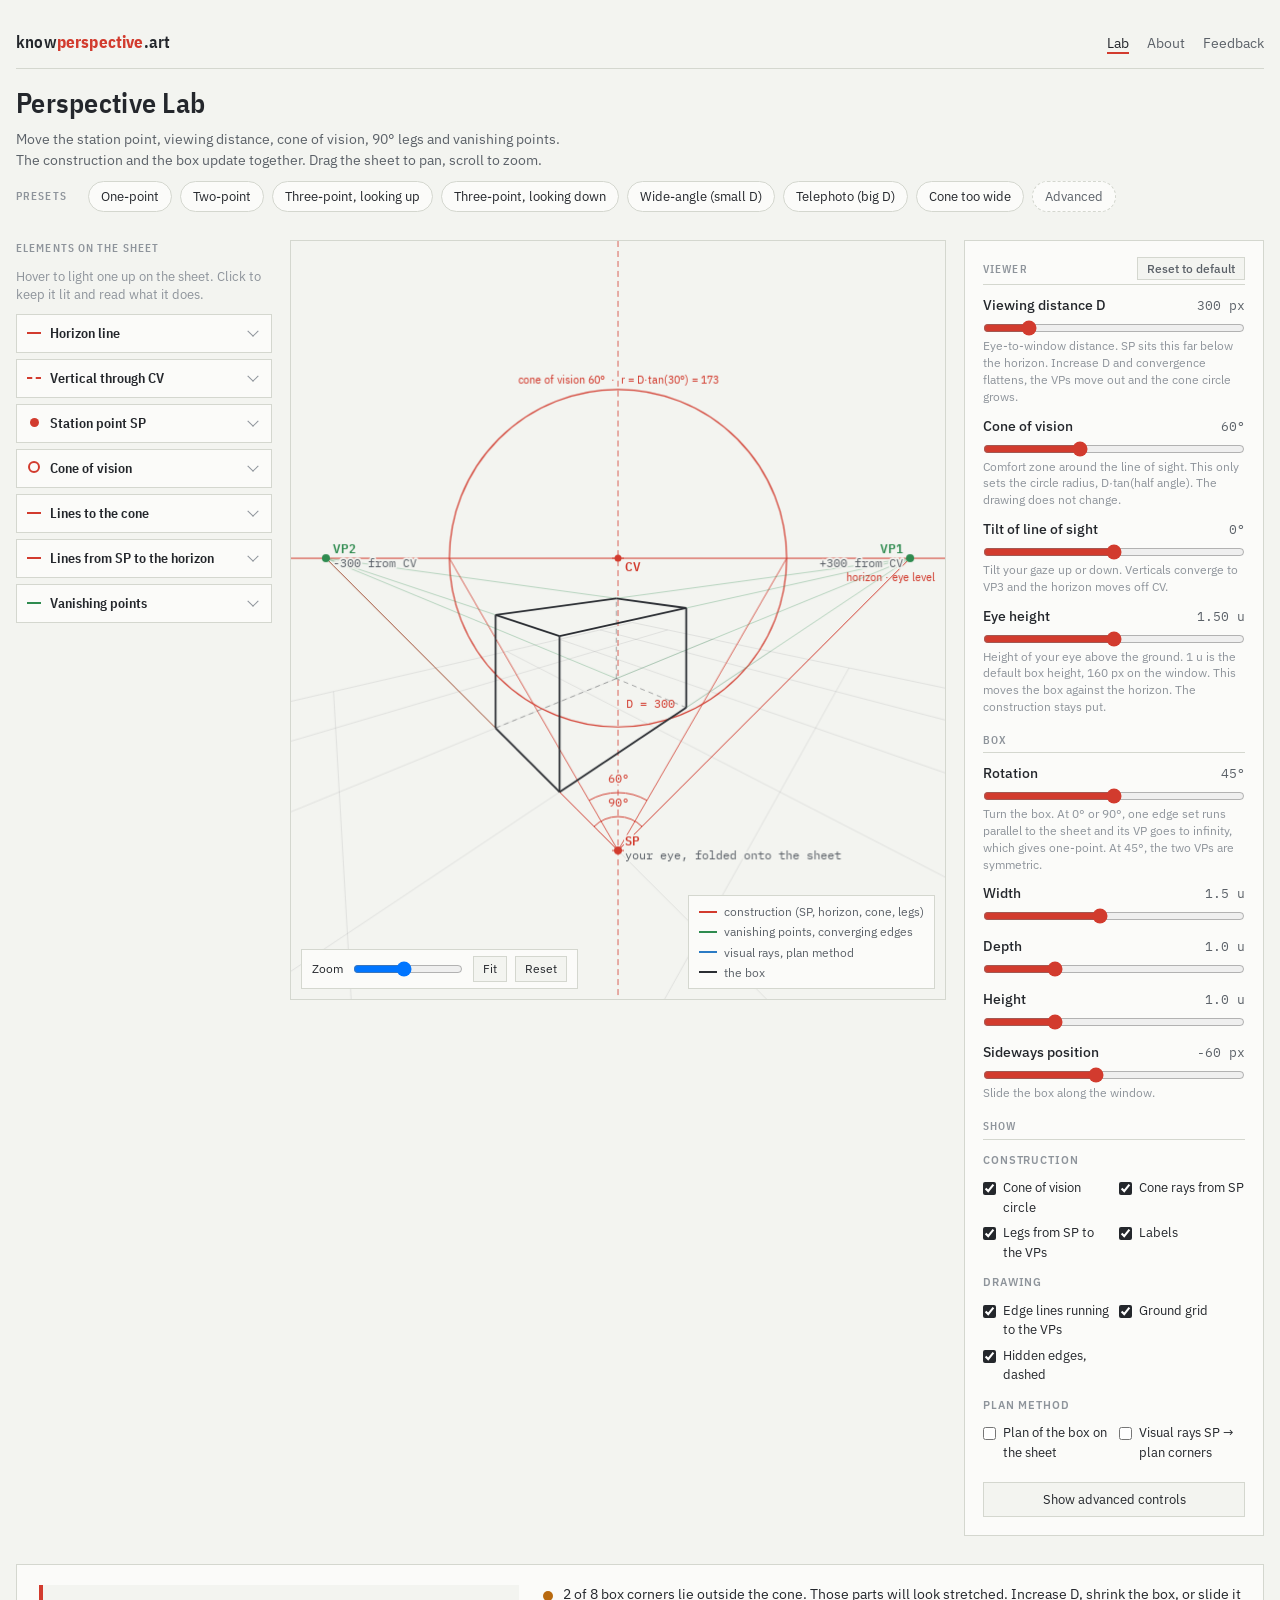
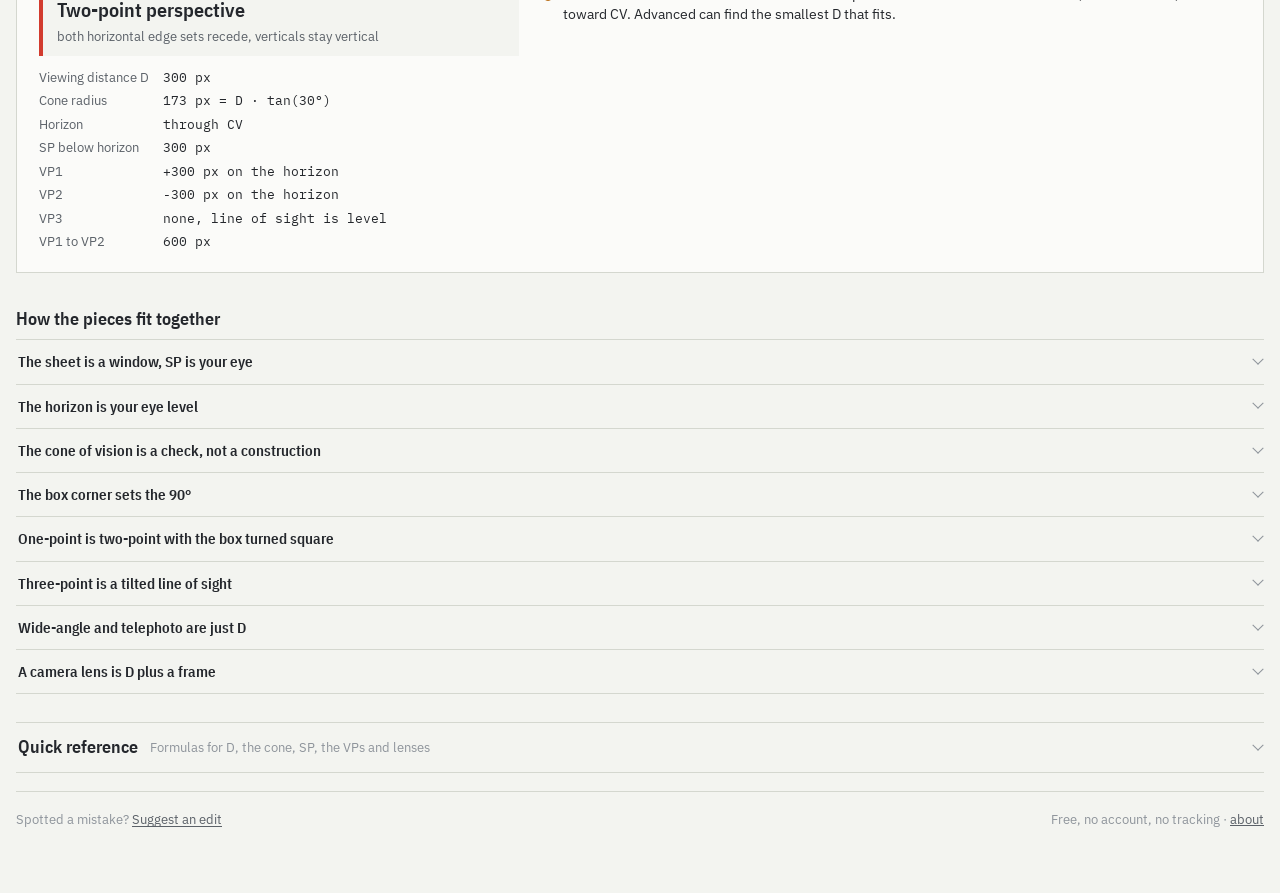
==== commit ceff554b: "feat: accordions, collapsible element cards, viewer reset, tablet and large-screen layouts - "How th" ====
--- a/index.html
+++ b/index.html
@@ -118,7 +118,6 @@
 </nav>
 <main>
   <header>
-    <div class="eyebrow">Folded-plan construction · 1, 2 and 3-point</div>
     <h1>Perspective Lab</h1>
     <p>Move the station point, viewing distance, cone of vision, 90° legs and vanishing points. The construction and the box update together. Drag the sheet to pan, scroll to zoom.</p>
     <div class="presets" id="presets"><span class="eyebrow">Presets</span></div>
@@ -128,20 +127,20 @@
   <div class="stage">
     <aside class="elements" id="elements">
       <div class="eyebrow">Elements on the sheet</div>
-      <p class="lead">Hover to light one up on the sheet, click to keep it lit.</p>
-      <button class="el" type="button" data-key="horizon" style="--sw:var(--red)"><i></i><b>Horizon line</b>
+      <p class="lead">Hover to light one up on the sheet. Click to keep it lit and read what it does.</p>
+      <button class="el" type="button" data-key="horizon" style="--sw:var(--red)" aria-expanded="false"><i></i><b>Horizon line</b><span class="chev" aria-hidden="true"></span>
         <span>Your eye level, seen edge-on. VP1 and VP2 sit on this line. Tilt moves it. Changing eye height only moves the cube against it.</span></button>
-      <button class="el" type="button" data-key="axis" style="--sw:var(--red)"><i class="dashed"></i><b>Vertical through CV</b>
+      <button class="el" type="button" data-key="axis" style="--sw:var(--red)" aria-expanded="false"><i class="dashed"></i><b>Vertical through CV</b><span class="chev" aria-hidden="true"></span>
         <span>Your line of sight, folded flat. CV is where it meets the horizon. SP, the cone circle and VP3 sit on this vertical. Everything is measured from it.</span></button>
-      <button class="el" type="button" data-key="sp" style="--sw:var(--red)"><i class="dot"></i><b>Station point SP</b>
+      <button class="el" type="button" data-key="sp" style="--sw:var(--red)" aria-expanded="false"><i class="dot"></i><b>Station point SP</b><span class="chev" aria-hidden="true"></span>
         <span>Your eye, folded down onto the sheet, D below the horizon. Set the cone, the 90° corner and the visual rays from here. Changing D moves SP and scales the construction.</span></button>
-      <button class="el" type="button" data-key="cone" style="--sw:var(--red)"><i class="ring"></i><b>Cone of vision</b>
+      <button class="el" type="button" data-key="cone" style="--sw:var(--red)" aria-expanded="false"><i class="ring"></i><b>Cone of vision</b><span class="chev" aria-hidden="true"></span>
         <span>Where a 60° cone from SP cuts the window. Its radius is D · tan 30°. Use it as a limit. Keep the cube inside it and the VPs outside it. D and the cone angle change its size.</span></button>
-      <button class="el" type="button" data-key="rays" style="--sw:var(--red)"><i></i><b>Lines to the cone</b>
+      <button class="el" type="button" data-key="rays" style="--sw:var(--red)" aria-expanded="false"><i></i><b>Lines to the cone</b><span class="chev" aria-hidden="true"></span>
         <span>The two sides of the cone, half the angle on each side of the axis. Where they hit the horizon gives the circle radius. Use them to draw the circle with a protractor.</span></button>
-      <button class="el" type="button" data-key="legs" style="--sw:var(--red)"><i></i><b>Lines from SP to the horizon</b>
+      <button class="el" type="button" data-key="legs" style="--sw:var(--red)" aria-expanded="false"><i></i><b>Lines from SP to the horizon</b><span class="chev" aria-hidden="true"></span>
         <span>Draw these two legs parallel to the cube's horizontal edges. They are 90° apart because the cube corner is 90°. Their hits on the horizon are VP1 and VP2. Rotation swings the pair. D pushes both points out. Tilt spreads them.</span></button>
-      <button class="el" type="button" data-key="vps" style="--sw:var(--green)"><i></i><b>Vanishing points</b>
+      <button class="el" type="button" data-key="vps" style="--sw:var(--green)" aria-expanded="false"><i></i><b>Vanishing points</b><span class="chev" aria-hidden="true"></span>
         <span>Where parallel edges meet. VP1 and VP2 come from the legs. VP3 appears when you tilt your gaze. Once the points are placed, run each cube edge to its own VP.</span></button>
     </aside>
     <div class="canvas-wrap">
@@ -170,28 +169,31 @@
     <ul class="notes" id="notes"></ul>
   </section>
 
-  <section class="concepts">
-    <h2>How the pieces fit together</h2>
-    <div class="concept"><h3>The sheet is a window, SP is your eye</h3>
-      <p>Your line of sight hits the window at the centre of vision, CV. The distance from your eye to the window is <code>D</code>. For the paper method, fold the eye down onto the sheet and draw SP <code>D</code> below CV on the vertical through CV. Draw the plan on the same sheet, with the horizon as the window seen edge-on. A visual ray from SP to a plan corner crosses the horizon where that corner belongs in the drawing.</p></div>
-    <div class="concept"><h3>The horizon is your eye level</h3>
-      <p>Every horizontal direction vanishes somewhere on this line. Raise your eye and the box moves down against the horizon. Lower your eye and the box moves up. SP, the cone and the VPs stay put.</p></div>
-    <div class="concept"><h3>The cone of vision is a check, not a construction</h3>
-      <p>The eye sees comfortably within about 30° of the line of sight. On the sheet that is a circle around CV with radius <code>D · tan(30°) ≈ 0.58 · D</code>. Changing the cone changes nothing in the projection; it only changes how far from CV you allow yourself to draw before things look stretched to someone viewing the sheet from a normal distance. On paper it is how you find <code>D</code>: circle your composition, then <code>D = r / tan(30°)</code>. The button under Advanced does exactly that.</p></div>
-    <div class="concept"><h3>The box corner sets the 90°</h3>
-      <p>From SP draw two legs parallel to the box's two horizontal edge directions. Where they hit the horizon are VP1 and VP2. The legs are 90° apart because the box is rectangular. Turn the box and both legs swing together. One VP comes in, the other runs out. Use a different angle and you are drawing a prism with that corner angle.</p></div>
-    <div class="concept"><h3>One-point is two-point with the box turned square</h3>
-      <p>At 0° one leg runs along the horizon and never meets it. That VP is at infinity, so those edges stay parallel to the horizon. The other leg points straight at CV, which is where the receding edges meet. Nothing else changes.</p></div>
-    <div class="concept"><h3>Three-point is a tilted line of sight</h3>
-      <p>Sliding the horizon up or down the page only changes eye height. Tilt the line of sight instead and the window tilts with it: verticals converge to VP3 at <code>D / tan(tilt)</code> above or below CV, and the horizon moves to <code>D · tan(tilt)</code> on the other side of CV. The two horizontal VPs spread apart by <code>1 / cos(tilt)</code>, which is why the SP folded about the horizon now sits <code>D / cos(tilt)</code> below it.</p></div>
-    <div class="concept"><h3>Wide-angle and telephoto are just D</h3>
-      <p>Small <code>D</code> puts SP close to the sheet. The VPs crowd in, the cone circle shrinks and convergence gets fast. That is the wide-angle look. Large <code>D</code> flattens convergence, grows the circle and sends the VPs off the sheet. That is the telephoto look. The front edge of the box stays the same size because it sits on the window.</p></div>
-    <div class="concept"><h3>A camera lens is D plus a frame</h3>
-      <p>The focal length is <code>D</code>, scaled to the sheet; the sensor is the frame; the lens's diagonal angle of view is the cone, and the frame sits inscribed in it. A 60° cone is about a 37 mm lens on full frame. 50 mm gives 47°, 24 mm gives 84°, which is why a wide lens warps boxes near the frame edge: with 84° the VPs of a 45° box fall inside the circle.</p></div>
+  <section class="concepts" aria-labelledby="concepts-h">
+    <h2 id="concepts-h">How the pieces fit together</h2>
+    <div class="acc">
+    <details class="concept" name="concepts"><summary><h3>The sheet is a window, SP is your eye</h3><span class="chev" aria-hidden="true"></span></summary>
+      <p>Your line of sight hits the window at the centre of vision, CV. The distance from your eye to the window is <code>D</code>. For the paper method, fold the eye down onto the sheet and draw SP <code>D</code> below CV on the vertical through CV. Draw the plan on the same sheet, with the horizon as the window seen edge-on. A visual ray from SP to a plan corner crosses the horizon where that corner belongs in the drawing.</p></details>
+    <details class="concept" name="concepts"><summary><h3>The horizon is your eye level</h3><span class="chev" aria-hidden="true"></span></summary>
+      <p>Every horizontal direction vanishes somewhere on this line. Raise your eye and the box moves down against the horizon. Lower your eye and the box moves up. SP, the cone and the VPs stay put.</p></details>
+    <details class="concept" name="concepts"><summary><h3>The cone of vision is a check, not a construction</h3><span class="chev" aria-hidden="true"></span></summary>
+      <p>The eye sees comfortably within about 30° of the line of sight. On the sheet that is a circle around CV with radius <code>D · tan(30°) ≈ 0.58 · D</code>. Changing the cone changes nothing in the projection; it only changes how far from CV you allow yourself to draw before things look stretched to someone viewing the sheet from a normal distance. On paper it is how you find <code>D</code>: circle your composition, then <code>D = r / tan(30°)</code>. The button under Advanced does exactly that.</p></details>
+    <details class="concept" name="concepts"><summary><h3>The box corner sets the 90°</h3><span class="chev" aria-hidden="true"></span></summary>
+      <p>From SP draw two legs parallel to the box's two horizontal edge directions. Where they hit the horizon are VP1 and VP2. The legs are 90° apart because the box is rectangular. Turn the box and both legs swing together. One VP comes in, the other runs out. Use a different angle and you are drawing a prism with that corner angle.</p></details>
+    <details class="concept" name="concepts"><summary><h3>One-point is two-point with the box turned square</h3><span class="chev" aria-hidden="true"></span></summary>
+      <p>At 0° one leg runs along the horizon and never meets it. That VP is at infinity, so those edges stay parallel to the horizon. The other leg points straight at CV, which is where the receding edges meet. Nothing else changes.</p></details>
+    <details class="concept" name="concepts"><summary><h3>Three-point is a tilted line of sight</h3><span class="chev" aria-hidden="true"></span></summary>
+      <p>Sliding the horizon up or down the page only changes eye height. Tilt the line of sight instead and the window tilts with it: verticals converge to VP3 at <code>D / tan(tilt)</code> above or below CV, and the horizon moves to <code>D · tan(tilt)</code> on the other side of CV. The two horizontal VPs spread apart by <code>1 / cos(tilt)</code>, which is why the SP folded about the horizon now sits <code>D / cos(tilt)</code> below it.</p></details>
+    <details class="concept" name="concepts"><summary><h3>Wide-angle and telephoto are just D</h3><span class="chev" aria-hidden="true"></span></summary>
+      <p>Small <code>D</code> puts SP close to the sheet. The VPs crowd in, the cone circle shrinks and convergence gets fast. That is the wide-angle look. Large <code>D</code> flattens convergence, grows the circle and sends the VPs off the sheet. That is the telephoto look. The front edge of the box stays the same size because it sits on the window.</p></details>
+    <details class="concept" name="concepts"><summary><h3>A camera lens is D plus a frame</h3><span class="chev" aria-hidden="true"></span></summary>
+      <p>The focal length is <code>D</code>, scaled to the sheet; the sensor is the frame; the lens's diagonal angle of view is the cone, and the frame sits inscribed in it. A 60° cone is about a 37 mm lens on full frame. 50 mm gives 47°, 24 mm gives 84°, which is why a wide lens warps boxes near the frame edge: with 84° the VPs of a 45° box fall inside the circle.</p></details>
+    </div>
   </section>
 
   <section class="formulas" aria-labelledby="formulas-h">
-    <h2 id="formulas-h">Quick reference</h2>
+    <details class="ref">
+    <summary><h2 id="formulas-h">Quick reference</h2><span class="ref-sub">Formulas for D, the cone, SP, the VPs and lenses</span><span class="chev" aria-hidden="true"></span></summary>
     <dl class="formula-list">
       <dt>Cone of vision radius on the sheet</dt><dd><code>r = D · tan(cone ÷ 2)</code>, so a 60° cone gives <code>r ≈ 0.58 · D</code></dd>
       <dt>Viewing distance from a chosen composition circle</dt><dd><code>D = r ÷ tan(30°) ≈ 1.73 · r</code></dd>
@@ -200,11 +202,12 @@
       <dt>Three-point, line of sight tilted by φ</dt><dd>Horizon moves to <code>−D · tan(φ)</code>, verticals meet at <code>VP3 = D · cot(φ)</code>, horizontal VPs spread by <code>1 ÷ cos(φ)</code></dd>
       <dt>Camera lens</dt><dd><code>D = focal length × frame width ÷ sensor width</code>; cone = diagonal angle of view <code>2 · atan(sensor diagonal ÷ 2f)</code>; 60° ≈ 37 mm on full frame</dd>
     </dl>
+    </details>
   </section>
 </main>
 <footer class="site-footer">
-  <p class="maker">I built this tool for myself and other artists. Follow me on Instagram and tell me how you use it: <a href="https://www.instagram.com/andre_korev/" rel="me noreferrer" target="_blank">@andre_korev ↗</a>. Happy drawing!</p>
-  <span>Spotted a mistake? <button type="button" class="linkish" data-feedback>Suggest an edit</button> · Free, no account, no tracking · <a href="/about">about</a></span>
+  <span>Spotted a mistake? <button type="button" class="linkish" data-feedback>Suggest an edit</button></span>
+  <span>Free, no account, no tracking · <a href="/about">about</a></span>
 </footer>
 </div>
 <script src="/assets/lab.js"></script>
--- a/assets/base.css
+++ b/assets/base.css
@@ -39,7 +39,7 @@
 [hidden]{display:none!important}
 img,canvas,svg{max-width:100%}
 body{margin:0;background:var(--paper);color:var(--ink);font-family:"IBM Plex Sans",system-ui,-apple-system,"Segoe UI",sans-serif;font-size:14px;line-height:1.5;padding-inline:16px}
-.app{max-width:1320px;margin:0 auto;padding-block:18px 56px;display:flex;flex-direction:column;gap:18px}
+.app{max-width:min(1320px,100%);margin:0 auto;padding-block:18px 56px;display:flex;flex-direction:column;gap:18px}
 h1,h2,h3{margin:0;font-family:"IBM Plex Sans Condensed","Arial Narrow",system-ui,sans-serif;font-weight:600;text-wrap:balance;line-height:1.15}
 h1{font-size:28px;letter-spacing:.01em}
 h2{font-size:18px}
@@ -68,8 +68,6 @@
 .site-nav a[aria-current]{border-bottom:2px solid var(--red)}
 .site-footer{display:flex;flex-wrap:wrap;justify-content:space-between;gap:10px 18px;padding-block:18px 8px;border-top:1px solid var(--line);font-size:12.5px;color:var(--ink-3)}
 .site-footer a{color:var(--ink-2)}
-.site-footer .maker{flex-basis:100%;margin:0 0 4px;max-width:68ch;padding-left:12px;border-left:2px solid var(--red);font-size:13px;line-height:1.55;color:var(--ink-2)}
-.site-footer .maker a{color:var(--ink);font-weight:600;text-underline-offset:2px}
 .maker-card{display:flex;flex-direction:column;gap:8px;margin-block:6px 4px;padding:16px 18px;border:1px solid var(--line);border-left:3px solid var(--red);background:var(--panel)}
 .prose .maker-card h2{margin:0;font-size:19px}
 .prose .maker-card .eyebrow{color:var(--red)}
@@ -118,3 +116,5 @@
 .fb-x:hover{color:var(--ink)}
 .fb-done{margin-top:20px}
 .fb-done p{margin:0 0 14px}
+@media (min-width:1600px){ .app{max-width:1560px} }
+@media (min-width:2200px){ .app{max-width:1900px} body{font-size:15px} }
--- a/assets/lab.css
+++ b/assets/lab.css
@@ -3,7 +3,7 @@
 .elements{display:flex;flex-direction:column;gap:6px}
 .elements .eyebrow{padding-bottom:4px}
 .elements p.lead{margin:0 0 4px;font-size:12.5px;color:var(--ink-3)}
-.el{appearance:none;font:inherit;text-align:left;display:grid;grid-template-columns:14px 1fr;gap:4px 9px;align-items:start;padding:8px 10px;border:1px solid var(--line);background:var(--panel);color:var(--ink);cursor:pointer}
+.el{appearance:none;font:inherit;text-align:left;display:grid;grid-template-columns:14px 1fr 12px;gap:4px 9px;align-items:start;padding:8px 10px;border:1px solid var(--line);background:var(--panel);color:var(--ink);cursor:pointer}
 .el:hover,.el.pinned{border-color:var(--sw);background:var(--paper-2)}
 .el.pinned{box-shadow:inset 3px 0 0 var(--sw)}
 .el i{display:block;height:0;border-top:2.5px solid var(--sw);margin-top:9px}
@@ -11,9 +11,11 @@
 .el i.dot{width:9px;height:9px;border:0;border-radius:50%;background:var(--sw);margin:5px auto 0}
 .el i.ring{width:12px;height:12px;border:2px solid var(--sw);border-radius:50%;margin:3px auto 0}
 .el b{font-family:"IBM Plex Sans Condensed",system-ui,sans-serif;font-weight:600;font-size:14px}
-.el span{grid-column:2;font-size:12.5px;line-height:1.4;color:var(--ink-2)}
+.el > span:not(.chev){grid-column:2 / -1;display:none;font-size:12.5px;line-height:1.4;color:var(--ink-2)}
+.el.pinned > span:not(.chev){display:block}
+.el .chev{align-self:center}
 .el span em{font-style:normal;color:var(--ink);font-weight:500}
-.canvas-wrap{position:sticky;top:16px;height:clamp(400px,calc(100vh - 32px),760px);border:1px solid var(--line);background:var(--paper);overflow:hidden}
+.canvas-wrap{position:sticky;top:16px;height:clamp(400px,calc(100vh - 32px),760px);border:1px solid var(--line);background:var(--paper);overflow:hidden;container-type:inline-size}
 canvas{display:block;width:100%;height:100%;touch-action:none;cursor:grab}
 canvas.dragging{cursor:grabbing}
 .viewbar{position:absolute;left:10px;bottom:10px;display:flex;gap:8px;align-items:center;background:var(--panel);border:1px solid var(--line);padding:6px 10px;font-size:12px}
@@ -26,6 +28,9 @@
 .group{display:flex;flex-direction:column;gap:10px}
 .group > .eyebrow{padding-bottom:4px;border-bottom:1px solid var(--line)}
 .group.adv > .eyebrow{color:var(--amber);border-bottom-style:dashed}
+.group-head{display:flex;align-items:center;justify-content:space-between;gap:10px}
+.btn-sm{font-family:"IBM Plex Sans",system-ui,sans-serif;font-size:11.5px;font-weight:500;letter-spacing:0;text-transform:none;padding:2px 9px;color:var(--ink-2)}
+.btn-sm:hover{color:var(--ink)}
 .ctl{display:grid;grid-template-columns:1fr auto;gap:0 10px;align-items:baseline}
 .ctl label{font-weight:500}
 .ctl .val{font-family:"IBM Plex Mono",ui-monospace,monospace;font-size:12.5px;color:var(--ink-2);font-variant-numeric:tabular-nums;text-align:right}
@@ -53,29 +58,69 @@
 .notes li.bad::before{background:var(--red)}
 .notes li.warn::before{background:var(--amber)}
 .notes li.good::before{background:var(--green)}
-.concepts{display:grid;grid-template-columns:repeat(auto-fit,minmax(300px,1fr));gap:18px 28px}
-.concepts h2{grid-column:1 / -1;padding-top:8px;border-top:1px solid var(--line)}
-.concept{display:flex;flex-direction:column;gap:6px;max-width:62ch}
-.concept p{margin:0;color:var(--ink-2)}
-.concept code{font-family:"IBM Plex Mono",ui-monospace,monospace;font-size:12.5px;color:var(--ink);background:var(--paper-2);padding:1px 4px}
-@media (max-width:1180px){
-  .stage{grid-template-columns:minmax(0,1fr) minmax(0,1fr)}
-  .canvas-wrap{grid-column:1 / -1;order:-1;position:relative;top:auto;height:clamp(400px,72vh,760px)}
-}
-@media (max-width:760px){
-  .stage{grid-template-columns:1fr}
-  .reading{grid-template-columns:1fr}
-  .canvas-wrap{height:clamp(360px,62vh,600px)}
-}
-@media (max-width:480px){
-  .toggles{grid-template-columns:1fr}
-  .legend{display:none}
-  h1{font-size:24px}
-}
-@media (prefers-reduced-motion: no-preference){ .chip{transition:background .12s,border-color .12s} }.formulas{display:flex;flex-direction:column;gap:12px}
-.formulas h2{padding-top:8px;border-top:1px solid var(--line)}
+.concepts,.formulas{display:flex;flex-direction:column;gap:10px}
+.concepts h2{padding-top:8px}
+.acc{border-top:1px solid var(--line)}
+.concept{border-bottom:1px solid var(--line)}
+.concept p{margin:0;padding:0 28px 16px 2px;max-width:78ch;color:var(--ink-2)}
+.concept code,.formula-list code{font-family:"IBM Plex Mono",ui-monospace,monospace;font-size:12.5px;color:var(--ink);background:var(--paper-2);padding:1px 4px}
+.concept summary,.ref summary{display:flex;align-items:center;gap:12px;cursor:pointer;list-style:none}
+.concept summary::-webkit-details-marker,.ref summary::-webkit-details-marker{display:none}
+.concept summary{padding:13px 2px}
+.concept summary h3{flex:1}
+.concept summary:hover h3,.ref summary:hover h2{color:var(--red)}
+.ref{border-top:1px solid var(--line);border-bottom:1px solid var(--line)}
+.ref summary{padding:14px 2px}
+.ref summary h2{flex:none}
+.ref-sub{flex:1;font-size:13px;color:var(--ink-3)}
+.ref .formula-list{padding:0 2px 18px}
+.chev{flex:none;width:8px;height:8px;border-right:1.5px solid var(--ink-3);border-bottom:1.5px solid var(--ink-3);transform:rotate(45deg) translate(-2px,-2px);transition:transform .15s}
+details[open] > summary .chev,.el.pinned .chev{transform:rotate(-135deg) translate(-2px,-2px)}
+@media (prefers-reduced-motion: no-preference){ .chip{transition:background .12s,border-color .12s} }
+@media (prefers-reduced-motion: reduce){ .chev{transition:none} }
 .formula-list{margin:0;display:grid;grid-template-columns:minmax(220px,0.8fr) minmax(0,1.6fr);gap:8px 18px;font-size:13.5px}
 .formula-list dt{color:var(--ink-2)}
 .formula-list dd{margin:0;color:var(--ink)}
 .formula-list code{font-family:"IBM Plex Mono",ui-monospace,monospace;font-size:12.5px;background:var(--paper-2);padding:1px 4px;white-space:nowrap}
 @media (max-width:640px){ .formula-list{grid-template-columns:1fr} .formula-list dd{margin-bottom:6px} .formula-list code{white-space:normal} }
+
+/* large screens: wider page, roomier columns, taller sheet */
+@media (min-width:1600px){
+  .stage{grid-template-columns:280px minmax(0,1fr) 340px;gap:22px}
+  .canvas-wrap{height:clamp(400px,calc(100vh - 32px),900px)}
+}
+@media (min-width:2200px){
+  .stage{grid-template-columns:300px minmax(0,1fr) 360px;gap:26px}
+  .canvas-wrap{height:clamp(400px,calc(100vh - 32px),1080px)}
+}
+/* tablet: sheet on the left (stays pinned), controls then element cards on the right.
+   Sticky is bounded by the whole grid, so nothing may sit below the sheet in its column. */
+@media (max-width:1180px){
+  .stage{grid-template-columns:minmax(0,1fr) 290px}
+  .canvas-wrap{grid-column:1;grid-row:1 / span 2}
+  .controls{grid-column:2;grid-row:1}
+  .elements{grid-column:2;grid-row:2}
+}
+@media (max-width:1180px) and (orientation:portrait){
+  .canvas-wrap{height:clamp(380px,62vh,680px)}
+}
+@media (max-width:900px){
+  .stage{grid-template-columns:minmax(0,1fr) 260px;gap:14px}
+  .controls{padding:14px}
+}
+/* phone: one column, sheet first, nothing pinned */
+@media (max-width:760px){
+  .stage{grid-template-columns:1fr}
+  .canvas-wrap,.controls,.elements{grid-column:1;grid-row:auto}
+  .canvas-wrap{order:-2;position:relative;top:auto;height:clamp(360px,62vh,600px)}
+  .controls{order:-1}
+  .reading{grid-template-columns:1fr}
+  .ref-sub{display:none}
+}
+@media (max-width:480px){
+  .toggles{grid-template-columns:1fr}
+  h1{font-size:24px}
+}
+/* keep the legend clear of the zoom bar on narrow sheets */
+@container (max-width:600px){ .legend{bottom:54px} }
+@container (max-width:380px){ .legend{display:none} }
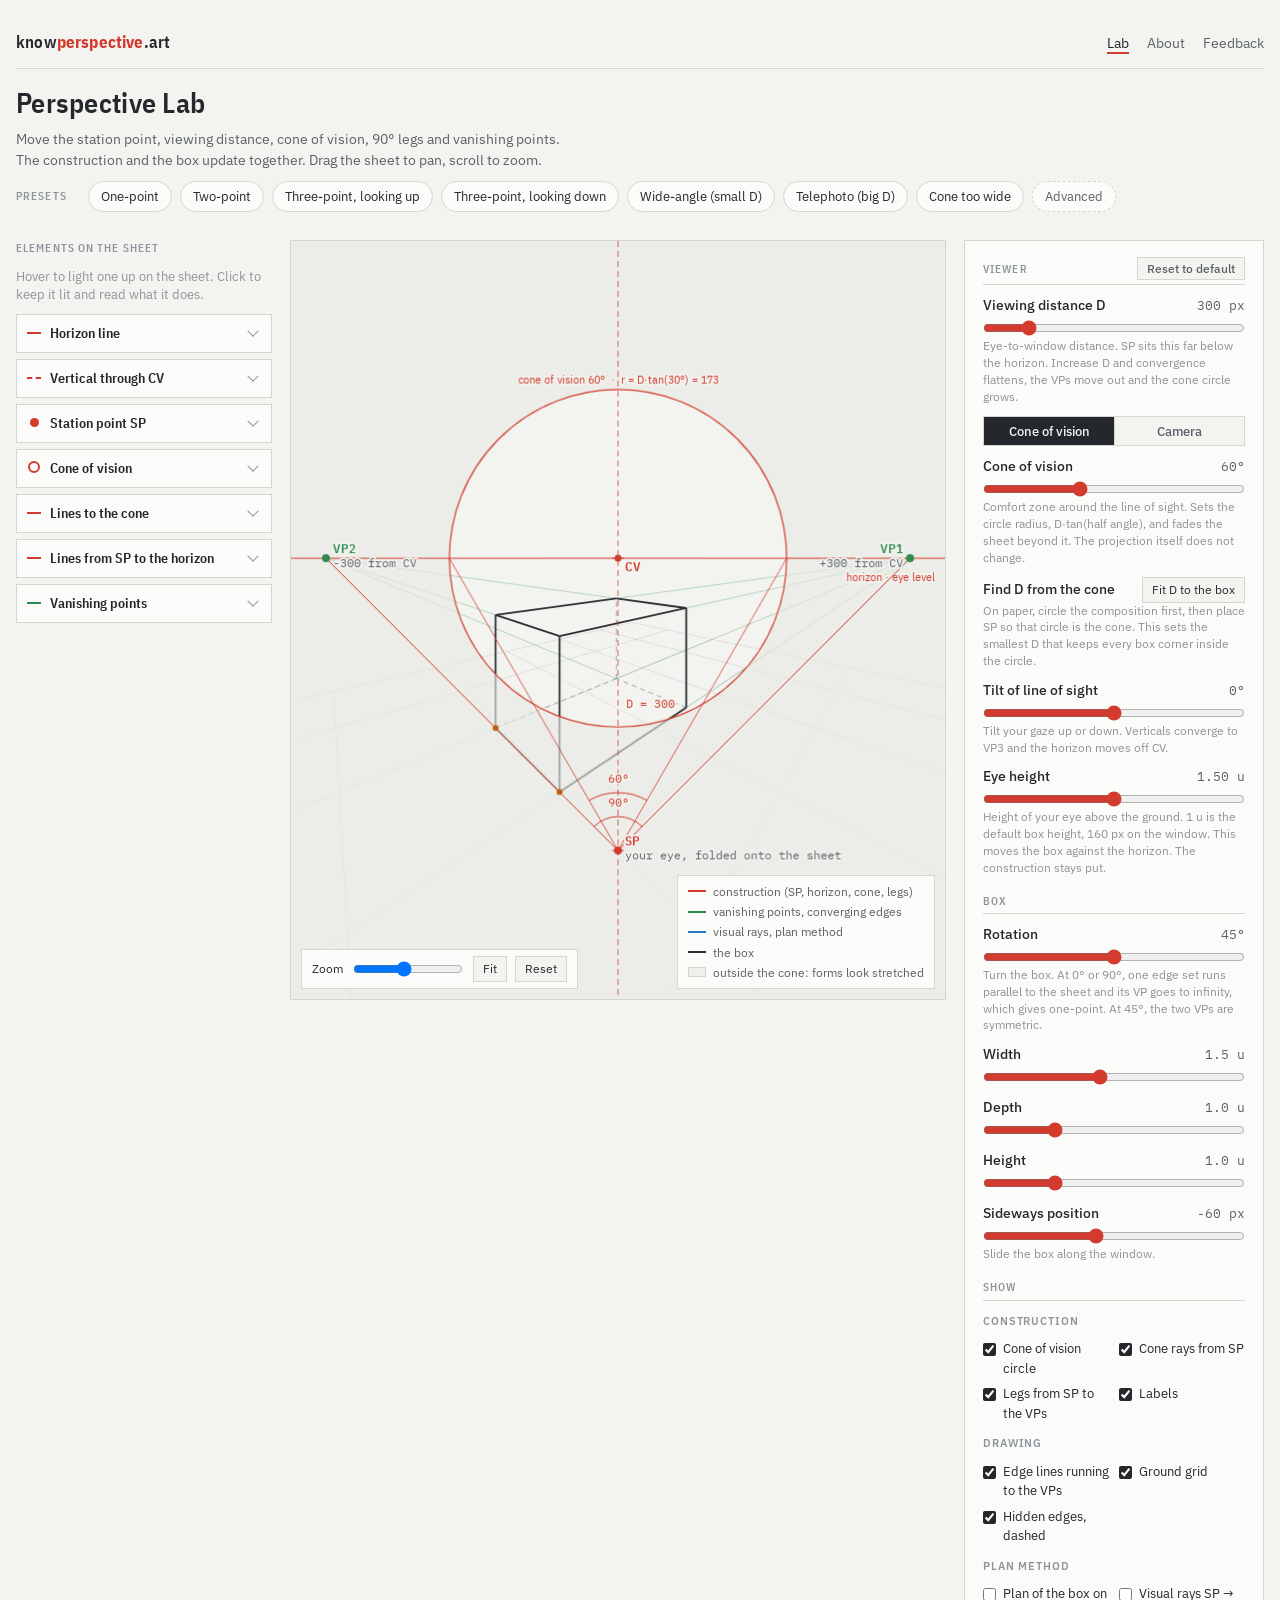
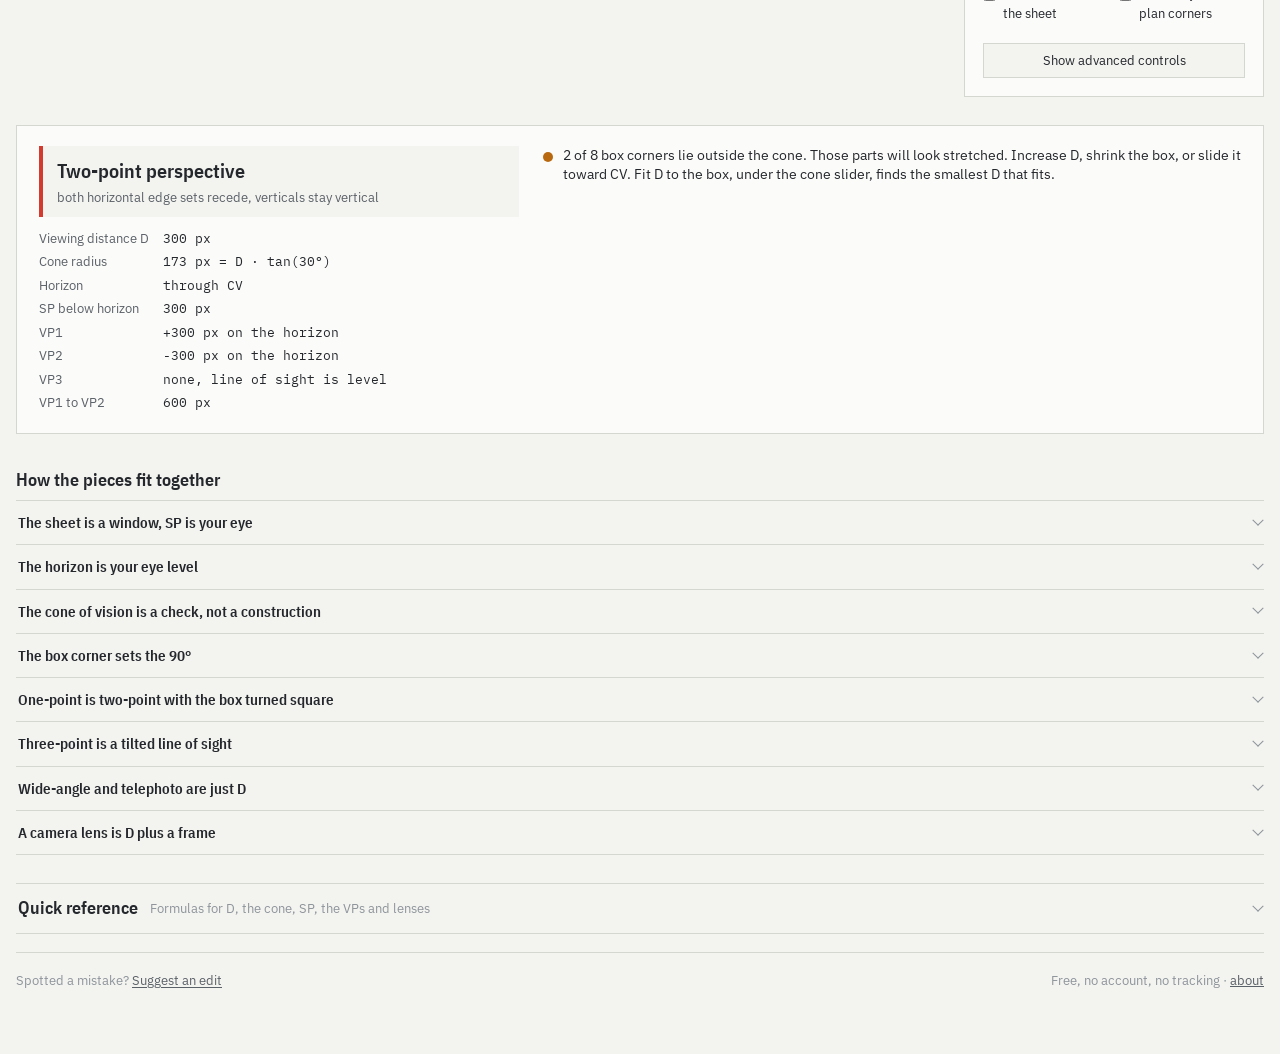
==== commit 8b11a7f8: "feat: fade the sheet outside the cone of vision; cone/camera tabs replace the Advanced group The con" ====
--- a/index.html
+++ b/index.html
@@ -135,7 +135,7 @@
       <button class="el" type="button" data-key="sp" style="--sw:var(--red)" aria-expanded="false"><i class="dot"></i><b>Station point SP</b><span class="chev" aria-hidden="true"></span>
         <span>Your eye, folded down onto the sheet, D below the horizon. Set the cone, the 90° corner and the visual rays from here. Changing D moves SP and scales the construction.</span></button>
       <button class="el" type="button" data-key="cone" style="--sw:var(--red)" aria-expanded="false"><i class="ring"></i><b>Cone of vision</b><span class="chev" aria-hidden="true"></span>
-        <span>Where a 60° cone from SP cuts the window. Its radius is D · tan 30°. Use it as a limit. Keep the cube inside it and the VPs outside it. D and the cone angle change its size.</span></button>
+        <span>Where a 60° cone from SP cuts the window. Its radius is D · tan 30°. Use it as a limit: the sheet is faded beyond it, and box corners out there get an amber dot. Keep the cube inside it and the VPs outside it. D and the cone angle change its size.</span></button>
       <button class="el" type="button" data-key="rays" style="--sw:var(--red)" aria-expanded="false"><i></i><b>Lines to the cone</b><span class="chev" aria-hidden="true"></span>
         <span>The two sides of the cone, half the angle on each side of the axis. Where they hit the horizon gives the circle radius. Use them to draw the circle with a protractor.</span></button>
       <button class="el" type="button" data-key="legs" style="--sw:var(--red)" aria-expanded="false"><i></i><b>Lines from SP to the horizon</b><span class="chev" aria-hidden="true"></span>
@@ -156,6 +156,7 @@
         <span style="color:var(--green)"><i></i><span style="color:var(--ink-2)">vanishing points, converging edges</span></span>
         <span style="color:var(--blue)"><i></i><span style="color:var(--ink-2)">visual rays, plan method</span></span>
         <span style="color:var(--graphite)"><i></i><span style="color:var(--ink-2)">the box</span></span>
+        <span class="legend-fade"><i></i><span style="color:var(--ink-2)">outside the cone: forms look stretched</span></span>
       </div>
     </div>
     <aside class="controls" id="controls"></aside>
@@ -177,7 +178,7 @@
     <details class="concept" name="concepts"><summary><h3>The horizon is your eye level</h3><span class="chev" aria-hidden="true"></span></summary>
       <p>Every horizontal direction vanishes somewhere on this line. Raise your eye and the box moves down against the horizon. Lower your eye and the box moves up. SP, the cone and the VPs stay put.</p></details>
     <details class="concept" name="concepts"><summary><h3>The cone of vision is a check, not a construction</h3><span class="chev" aria-hidden="true"></span></summary>
-      <p>The eye sees comfortably within about 30° of the line of sight. On the sheet that is a circle around CV with radius <code>D · tan(30°) ≈ 0.58 · D</code>. Changing the cone changes nothing in the projection; it only changes how far from CV you allow yourself to draw before things look stretched to someone viewing the sheet from a normal distance. On paper it is how you find <code>D</code>: circle your composition, then <code>D = r / tan(30°)</code>. The button under Advanced does exactly that.</p></details>
+      <p>The eye sees comfortably within about 30° of the line of sight. On the sheet that is a circle around CV with radius <code>D · tan(30°) ≈ 0.58 · D</code>. Changing the cone changes nothing in the projection; it only changes how far from CV you allow yourself to draw before things look stretched to someone viewing the sheet from a normal distance. On paper it is how you find <code>D</code>: circle your composition, then <code>D = r / tan(30°)</code>. The Fit D button under the cone slider does exactly that. The faded sheet outside the circle is where forms start to look stretched; a camera lens, under the Camera tab, is the same limit with a frame.</p></details>
     <details class="concept" name="concepts"><summary><h3>The box corner sets the 90°</h3><span class="chev" aria-hidden="true"></span></summary>
       <p>From SP draw two legs parallel to the box's two horizontal edge directions. Where they hit the horizon are VP1 and VP2. The legs are 90° apart because the box is rectangular. Turn the box and both legs swing together. One VP comes in, the other runs out. Use a different angle and you are drawing a prism with that corner angle.</p></details>
     <details class="concept" name="concepts"><summary><h3>One-point is two-point with the box turned square</h3><span class="chev" aria-hidden="true"></span></summary>
--- a/assets/base.css
+++ b/assets/base.css
@@ -7,6 +7,7 @@
   --amber:#B8690F; --amber-soft:rgba(184,105,15,.14);
   --graphite:#2B2E33; --graphite-soft:rgba(43,46,51,.38);
   --grid:rgba(36,39,44,.09);
+  --fade:rgba(233,235,228,.62);
   --focus:#2B7BC4;
 }
 @media (prefers-color-scheme: dark){
@@ -20,6 +21,7 @@
     --amber:#E5A24B; --amber-soft:rgba(229,162,75,.16);
     --graphite:#E2E4DF; --graphite-soft:rgba(226,228,223,.42);
     --grid:rgba(230,231,227,.10);
+    --fade:rgba(35,38,43,.62);
     --focus:#69ADEC;
   }
 }
@@ -33,6 +35,7 @@
   --amber:#E5A24B; --amber-soft:rgba(229,162,75,.16);
   --graphite:#E2E4DF; --graphite-soft:rgba(226,228,223,.42);
   --grid:rgba(230,231,227,.10);
+  --fade:rgba(35,38,43,.62);
   --focus:#69ADEC;
 }
 *{box-sizing:border-box}
--- a/assets/lab.css
+++ b/assets/lab.css
@@ -23,6 +23,7 @@
 .legend{position:absolute;right:10px;bottom:10px;display:flex;flex-direction:column;gap:3px;background:var(--panel);border:1px solid var(--line);padding:7px 10px;font-size:11.5px;color:var(--ink-2)}
 .legend span{display:flex;align-items:center;gap:7px}
 .legend i{display:inline-block;width:18px;height:0;border-top:2px solid currentColor}
+.legend .legend-fade i{height:10px;border:1px solid var(--line);background:var(--fade)}
 .controls{display:flex;flex-direction:column;gap:16px;background:var(--panel);border:1px solid var(--line);padding:16px 18px 18px}
 #adv-rail{padding:7px 12px;font-size:12.5px;margin-top:4px}
 .group{display:flex;flex-direction:column;gap:10px}
@@ -124,3 +125,11 @@
 /* keep the legend clear of the zoom bar on narrow sheets */
 @container (max-width:600px){ .legend{bottom:54px} }
 @container (max-width:380px){ .legend{display:none} }
+.tabs{display:flex;flex-direction:column;gap:10px}
+.seg{display:grid;grid-template-columns:1fr 1fr;border:1px solid var(--line);background:var(--paper)}
+.seg button{appearance:none;border:0;background:none;color:var(--ink-2);font:inherit;font-size:12.5px;font-weight:500;padding:5px 8px;cursor:pointer}
+.seg button + button{border-left:1px solid var(--line)}
+.seg button:hover{color:var(--ink)}
+.seg button[aria-selected="true"]{background:var(--ink);color:var(--paper)}
+.pane{display:flex;flex-direction:column;gap:10px}
+.pane > p.hint{margin:0;font-size:12px;color:var(--ink-3);line-height:1.4}
